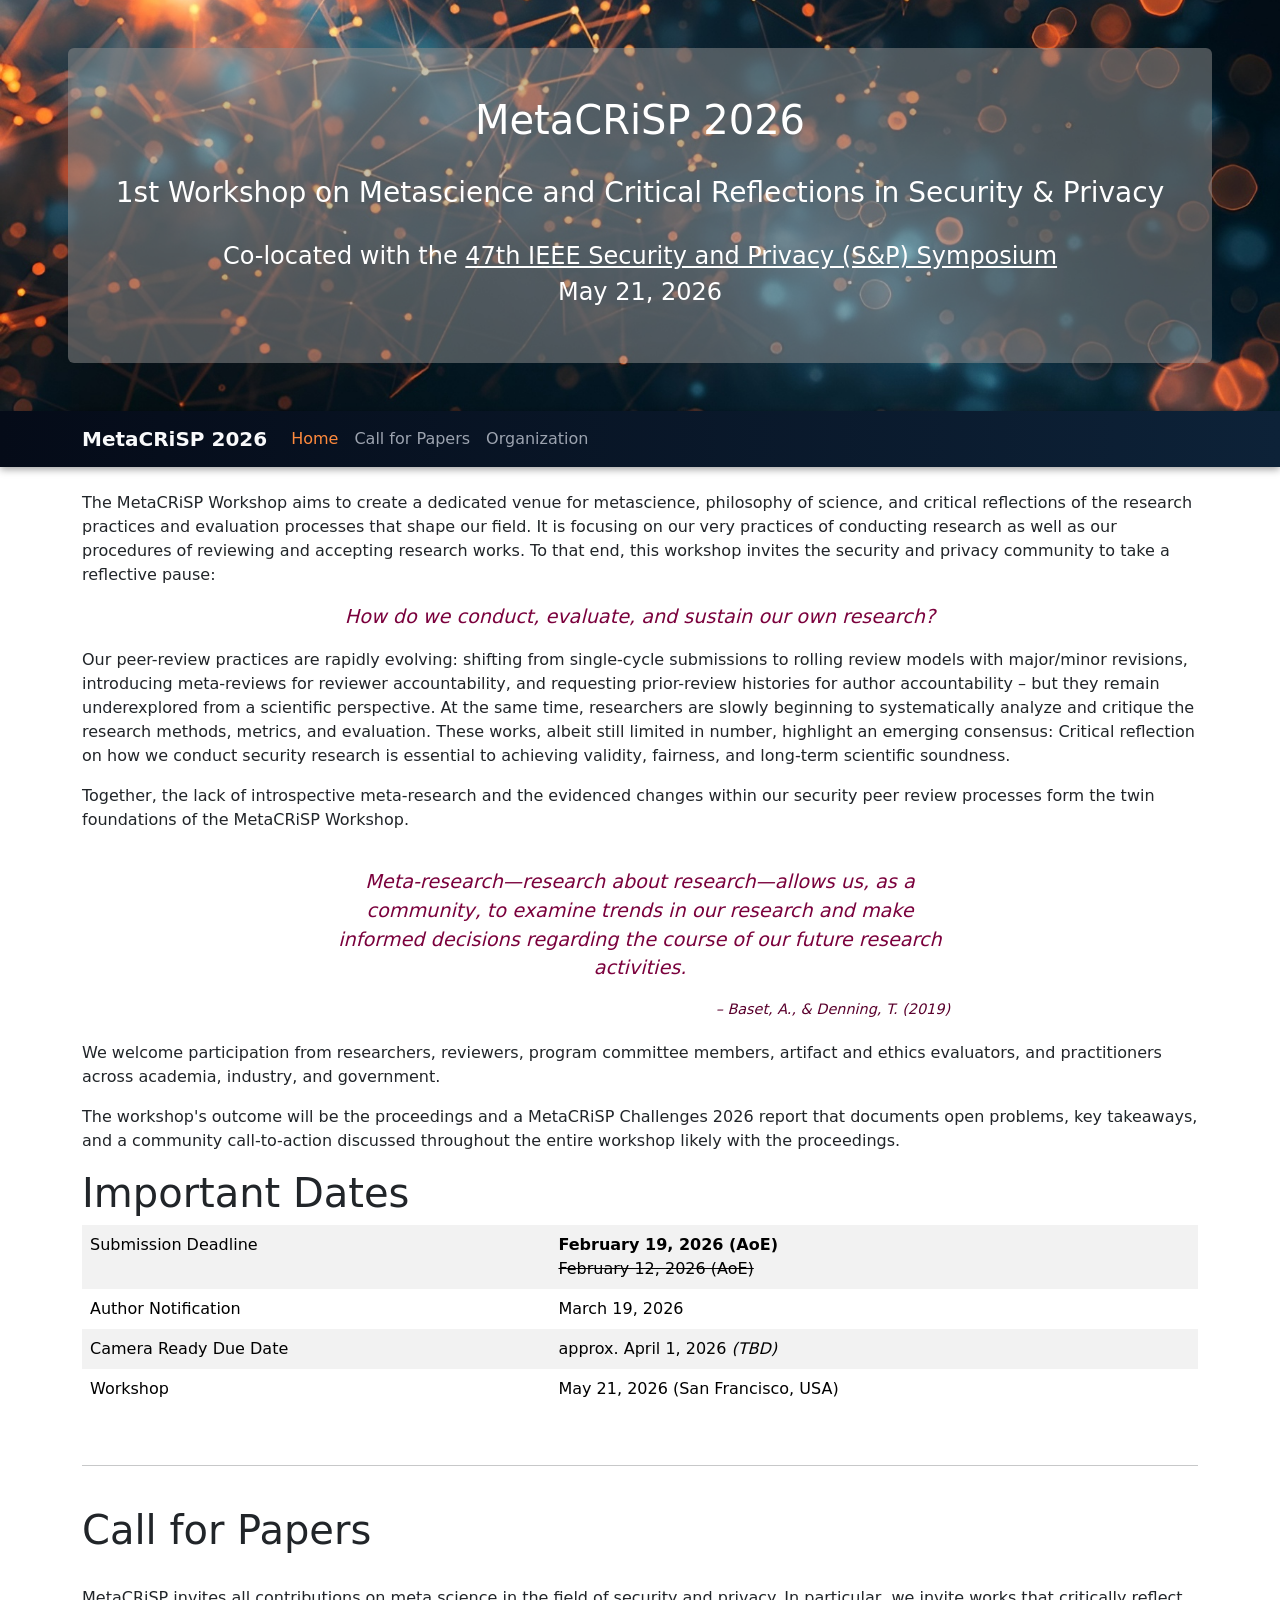
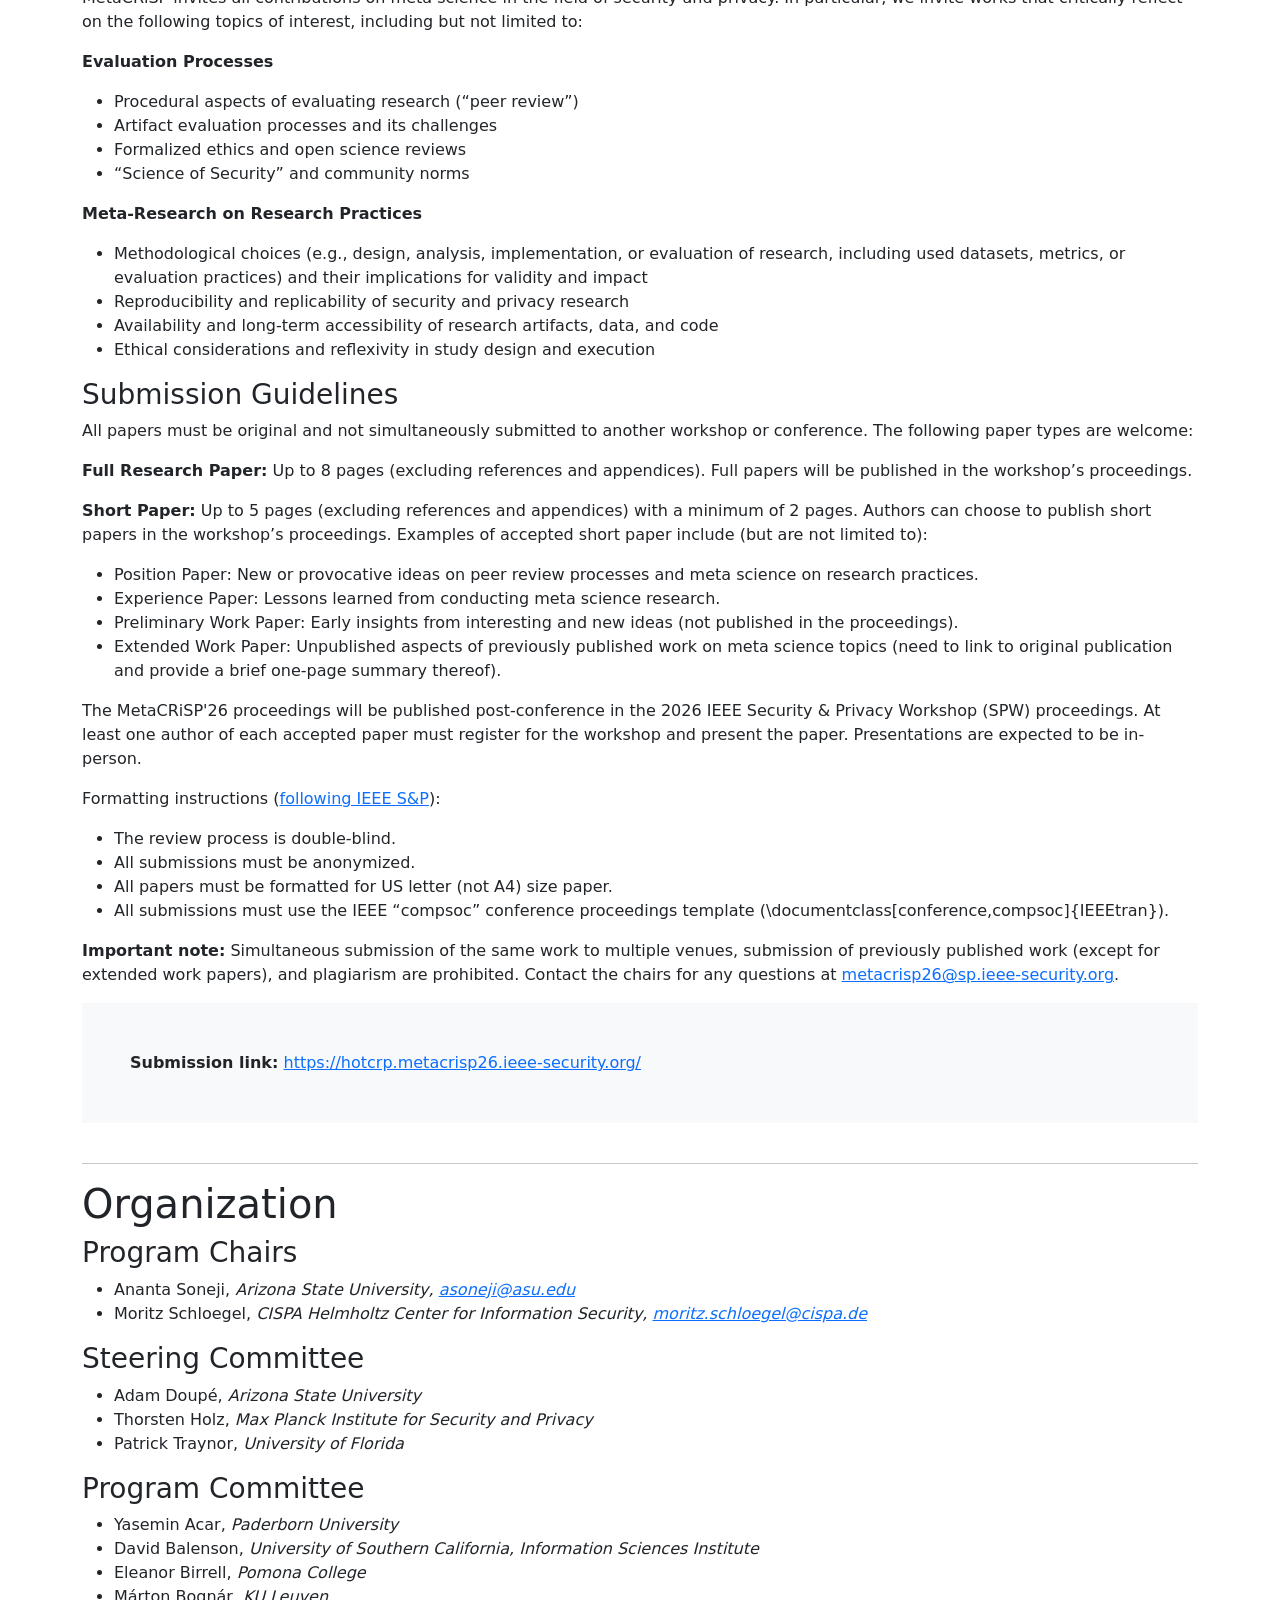
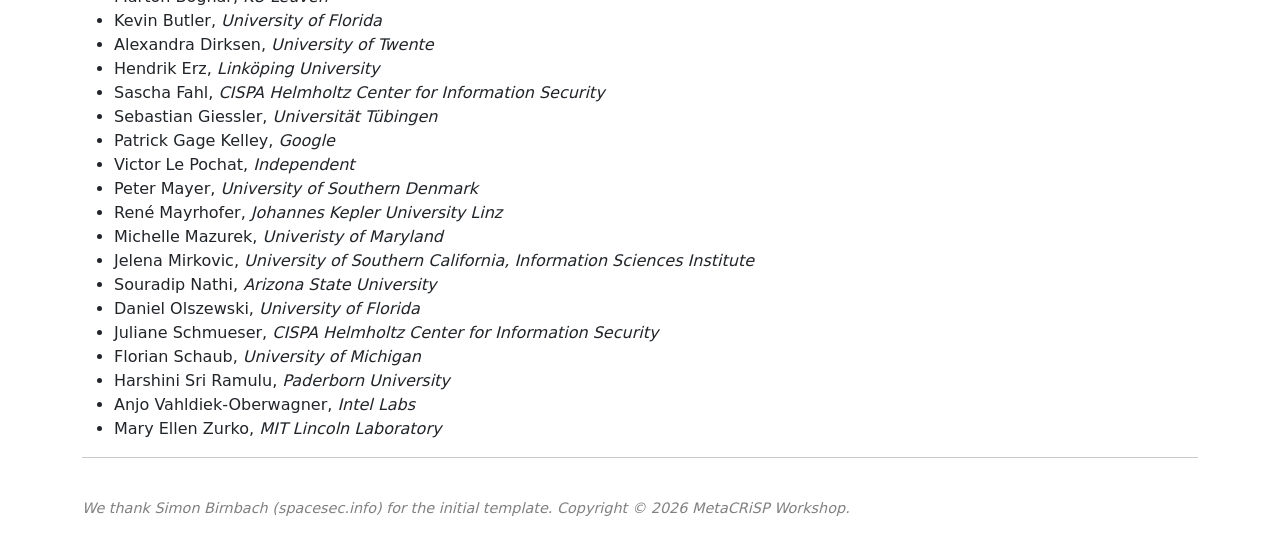
==== index.html @ e315fe5b "PC updated" ====
<!DOCTYPE html>
<html lang="en">
<head>
    <title>MetaCRiSP 2026</title>
    <meta charset="utf-8">
    <meta name="viewport" content="width=device-width, initial-scale=1">
    <style type="text/css">
        /* Default background image for larger screens */

        @media all and (min-width: 767px) {
            .bg-image {
                background-image: url('assets/bg-blue-orange.jpg');
                background-position: center;
                background-size: cover;     /* changed */
                background-repeat: no-repeat;
                
                min-height: 400px; 
                width: 100%;
                display: flex;
                justify-content: center;
                align-items: center;
            }
        }
        /* Smaller screens (phones) */
        @media all and (max-width: 767px) {
            .bg-image {background-image:url('assets/bg-blue-orange.jpg'); background-position: center; background-size: cover; background-repeat: no-repeat; min-height: 400px; display: flex; justify-content: center; align-items: center;}
        }

        :root {
            --mc-bg-dark:   #050b18;  /* deep navy */
            --mc-bg-soft:   #0d1726;  /* softer navy */
            --mc-primary:   #ff8a3d;  /* glowing orange */
            --mc-primary-soft: #ffb26b;
            --mc-accent:    #4dd0ff;  /* blue/cyan accent dots */
            --mc-text:      #f9fafb;  /* near-white text */
            --mc-muted:     #9ca3af;  /* muted gray text */
        }

        .mc-navbar {
            background: linear-gradient(90deg, var(--mc-bg-dark), #0d2238);
            box-shadow: 0 2px 8px rgba(0, 0, 0, 0.4);
        }

        .mc-navbar .navbar-brand {
            color: var(--mc-text) !important;
            font-weight: 600;
        }

        .mc-navbar .nav-link {
            color: var(--mc-muted) !important;
        }

        .mc-navbar .nav-link.active,
        .mc-navbar .nav-link:hover {
            color: var(--mc-primary) !important;
        }

    </style>
    <link href="https://cdn.jsdelivr.net/npm/bootstrap@5.3.0/dist/css/bootstrap.min.css" rel="stylesheet">
        <script src="https://cdn.jsdelivr.net/npm/bootstrap@5.3.0/dist/js/bootstrap.bundle.min.js"></script>
    <link rel="icon" href="assets/favicon.ico" type="image/x-icon">
    <link rel="apple-touch-icon" href="assets/apple-touch-icon.png">
 
    </head>
    
    <body>
        
        
        
        <div class="p-5 text-white bg-image">
            <div style="background-color: rgba(146, 146, 146, 0.5); text-align: center;" class="p-5 rounded">
                <h1>MetaCRiSP 2026</h1><br>
                <h3>1st Workshop on Metascience and Critical Reflections in Security & Privacy </h3></br>
                <h4>Co-located with the <a class="text-white" href="https://sp2026.ieee-security.org/">47th IEEE Security and Privacy (S&P) Symposium</a></h4>
                <h4>May 21, 2026</h4>
            </div>
        </div>
        
        <nav class="navbar navbar-expand-sm navbar-dark mc-navbar">
            <div class="container">
              <a class="navbar-brand" href="index.html">MetaCRiSP 2026</a>
                <button class="navbar-toggler" type="button" data-bs-toggle="collapse" data-bs-target="#navbar">
                    <span class="navbar-toggler-icon"></span>
                </button>
                <div class="collapse navbar-collapse" id="navbar">
                    <ul class="navbar-nav">
                        <li class="nav-item">
                            <a class="nav-link active" href="#">Home</a>
                        </li>
                        <!-- <li class="nav-item">
                            <a class="nav-link" href="program.html#program">Program</a>
                        </li> -->
                        <li class="nav-item">
                            <a class="nav-link" href="#cfp">Call for Papers</a>
                        </li>
                        <li class="nav-item">
                            <a class="nav-link" href="#committee">Organization</a>
                        </li>
                    </ul>
                </div>
            </div>
        </nav>
        <script>
            // Add JavaScript to close the collapse menu using Bootstrap animation
            var navLinks = document.querySelectorAll('.navbar-nav .nav-link');
            var navbarToggler = document.querySelector('.navbar-toggler');
        
            navLinks.forEach(function (link) {
                link.addEventListener('click', function () {
                    if (navbarToggler.classList.contains('collapsed')) {
                        // Menu is already closed
                        return;
                    }
                    navbarToggler.click(); // Trigger click event to close the menu
                });
            });
        </script>
        <div class="container mt-4">
            <p>The MetaCRiSP Workshop aims to create a dedicated venue for metascience, philosophy of science, and critical reflections of the research practices and evaluation processes that shape our field. 
            It is focusing on our very practices of conducting research as well as our procedures of reviewing and accepting research works.
            To that end, this workshop invites the security and privacy community to take a reflective pause:</p>
            
    
            <p style="text-align: center; font-size:1.2rem; color:#7a003c;"><i>How do we conduct, evaluate, and sustain our own research?</i></p>
           
            

<p>Our peer-review practices are rapidly evolving: shifting from single-cycle submissions to rolling review models with major/minor revisions, introducing meta-reviews for reviewer accountability, and requesting prior-review histories for author accountability – but they remain underexplored from a scientific perspective. At the same time, researchers are slowly beginning to systematically analyze and critique the research methods, metrics, and evaluation. These works, albeit still limited in number, highlight an emerging consensus: Critical reflection on how we conduct security research is essential to achieving validity, fairness, and long-term scientific soundness. </p>
<p>Together, the lack of introspective meta-research and the evidenced changes within our security peer review processes form the twin foundations of the MetaCRiSP Workshop. </p>

<blockquote class="text-center",
                        style="
                            color:#7a003c; 
                            font-size:1.2rem; 
                            font-style:italic; 
                            padding:20px 40px; 
                            max-width:700px; 
                            margin:0 auto;
                        ">
                <p>Meta-research—research about research—allows us, as a community, to examine trends in our research and make informed decisions regarding the course of our future research activities.</p>
                <footer class="text-end" style="font-size:0.9rem; color:#5a002d;">– Baset, A., & Denning, T. (2019)</footer>
                <!-- <footer class="mc-quote-footer">– Baset, A., &amp; Denning, T. (2019)</footer> -->
            </blockquote>

<p>We welcome participation from researchers, reviewers, program committee members, artifact and ethics evaluators, and practitioners across academia, industry, and government. </p>
<p>The workshop's outcome will be the proceedings and a MetaCRiSP Challenges 2026 report that documents open problems, key takeaways, and a community call-to-action discussed throughout the entire workshop likely with the proceedings.</p>
            
            <h1>Important Dates</h1>
            
            <table class="table table-striped table-borderless">
                <tbody>
                    <tr>
                        <td>Submission Deadline</td>
			<td><strong>February 19, 2026 (AoE)</strong>
				</br><s>February 12, 2026 (AoE)</s> 
                    </tr>
                    <tr>
                        <td>Author Notification</td>
                        <td>March 19, 2026</td>
                    </tr>
                    <tr>
                        <td>Camera Ready Due Date</td>
                        <td>approx. April 1, 2026 <i>(TBD)</i></td>
                    </tr>
                    <tr>
                        <td>Workshop</td>
                        <td>May 21, 2026 (San Francisco, USA)</td>
                    </tr>
                </tbody>
            </table>


            <br>
            <hr>
            <br>

           
            <!-- This helps us to make sure the heading is not hidden under the navbar -->
            <h1 id="cfp" style="scroll-margin-top: 70px">Call for Papers</h1><br>
            <!-- <h1 id="cfp">Call for Papers</h1> -->
            <p>MetaCRiSP invites all contributions on meta science in the field of security and privacy. In particular, we invite works that critically reflect on the following topics of interest, including but not limited to:</p>
                    <p><strong>Evaluation Processes</strong></p>
                    <ul>
                        <li>Procedural aspects of evaluating research (“peer review”)</li>
                        <li>Artifact evaluation processes and its challenges </li>
                        <li>Formalized ethics and open science reviews</li>
                        <li>“Science of Security” and community norms</li>
                    </ul>

                    <p><strong>Meta-Research on Research Practices</strong></p>
                    <ul>
                        <li>Methodological choices (e.g., design, analysis, implementation, or evaluation of research, including used datasets, metrics, or evaluation practices) and their implications for validity and impact</li>
                        <li>Reproducibility and replicability of security and privacy research</li>
                        <li>Availability and long-term accessibility of research artifacts, data, and code</li>
                        <li>Ethical considerations and reflexivity in study design and execution</li>
                    </ul>
            
            <h3>Submission Guidelines</h3>
            <p>All papers must be original and not simultaneously submitted to another workshop or conference. The following paper types are welcome:</p>

            <p><strong>Full Research Paper:</strong> Up to 8 pages (excluding references and appendices). Full papers will be published in the workshop’s proceedings.</p>

            <p><strong>Short Paper:</strong> Up to 5 pages (excluding references and appendices) with a minimum of 2 pages. Authors can choose to publish short papers in the workshop’s proceedings. Examples of accepted short paper include (but are not limited to): <!--<i>position papers, experience papers, preliminary work papers (not published as part of the proceedings), or extended work papers (need to link to original publication and provide a brief one-page summary thereof)</i></p>-->
            
            <ul>
                <li>Position Paper: New or provocative ideas on peer review processes and meta science on research practices.</li>
                <li>Experience Paper: Lessons learned from conducting meta science research.</li>
                <li>Preliminary Work Paper: Early insights from interesting and new ideas (not published in the proceedings).</li>
                <li>Extended Work Paper: Unpublished aspects of previously published work on meta science topics (need to link to original publication and provide a brief one-page summary thereof).</li> 
            </ul>
            
            <p>The MetaCRiSP'26 proceedings will be published post-conference in the 2026 IEEE Security & Privacy Workshop (SPW) proceedings. At least one author of each accepted paper must register for the workshop and present the paper. Presentations are expected to be in-person.</p>

            <p>Formatting instructions (<a href="https://sp2026.ieee-security.org/cfpapers.html">following IEEE S&P</a>): </p>
            <ul>
                <li>The review process is double-blind. </li>
                <li>All submissions must be anonymized. </li>
                <li>All papers must be formatted for US letter (not A4) size paper. </li>
                <li>All submissions must use the IEEE “compsoc” conference proceedings template (\documentclass[conference,compsoc]{IEEEtran}).</li>
            </ul>

            <p><strong>Important note:</strong> Simultaneous submission of the same work to multiple venues, submission of previously published work (except for extended work papers), and plagiarism are prohibited. Contact the chairs for any questions at <a href="mailto:metacrisp26@sp.ieee-security.org">metacrisp26@sp.ieee-security.org</a>.</p>

            <div class="container p-5 bg-light">
                <strong>Submission link:</strong> <a href="https://hotcrp.metacrisp26.ieee-security.org/">https://hotcrp.metacrisp26.ieee-security.org/</a>
            </div>
            
            <br>
            

            <hr>
            
            <!-- This helps us to make sure the heading is not hidden under the navbar -->
            <h1 id="committee" style="scroll-margin-top: 70px">Organization</h1>

            <h3>Program Chairs</h3>
            <ul>
                <li>Ananta Soneji, <i>Arizona State University, <a href="mailto:asoneji@asu.edu">asoneji@asu.edu</a></i></li>
                <li>Moritz Schloegel, <i>CISPA Helmholtz Center for Information Security, <a href="mailto:moritz.schloegel@cispa.de">moritz.schloegel@cispa.de</a></i></li>
            </ul>
                
            <h3>Steering Committee</h3>
            <ul>
                <li>Adam Doupé, <i>Arizona State University</i></li>
                <li>Thorsten Holz, <i>Max Planck Institute for Security and Privacy</i></li>
                <li>Patrick Traynor, <i>University of Florida</i></li>
            </ul>

            <h3>Program Committee</h3>
                    <ul>
                        <li>Yasemin Acar, <i>Paderborn University</i></li>
                        <li>David Balenson, <i>University of Southern California, Information Sciences Institute</i></li>
                        <li>Eleanor Birrell, <i>Pomona College</i></li>
                        <li>Márton Bognár, <i>KU Leuven</i></li>
                        <li>Kevin Butler, <i>University of Florida</i></li>
                        <li>Alexandra Dirksen, <i>University of Twente</i></li>
                        <li>Hendrik Erz, <i>Linköping University</i></li>
                        <li>Sascha Fahl, <i>CISPA Helmholtz Center for Information Security</i></li>
                        <li>Sebastian Giessler, <i>Universität Tübingen</i></li>
                        <li>Patrick Gage Kelley, <i>Google</i></li>
                        <li>Victor Le Pochat, <i>Independent</i></li>
                        <li>Peter Mayer, <i>University of Southern Denmark</i></li>
                        <li>René Mayrhofer, <i>Johannes Kepler University Linz</i></li>
                        <li>Michelle Mazurek, <i>Univeristy of Maryland</i></li>
                        <li>Jelena Mirkovic, <i>University of Southern California, Information Sciences Institute</i></li>
						<li>Souradip Nathi, <i>Arizona State University</i></li>
                        <li>Daniel Olszewski, <i>University of Florida</i></li>
                        <li>Juliane Schmueser, <i>CISPA Helmholtz Center for Information Security</i></li>
                        <li>Florian Schaub, <i>University of Michigan</i></li>
                        <li>Harshini Sri Ramulu, <i>Paderborn University</i></li>
                        <li>Anjo Vahldiek-Oberwagner, <i>Intel Labs</i></li>
                        <li>Mary Ellen Zurko, <i>MIT Lincoln Laboratory</i></li>
                    </ul>
           
        <hr>
        
            <br>

                <p style="color: grey; font-size: 0.9rem;"> <i> We thank Simon Birnbach (spacesec.info) for the initial template. Copyright &copy; 2026 MetaCRiSP Workshop. </i></p>

            <br>
        </div>

    </body>
    </html>
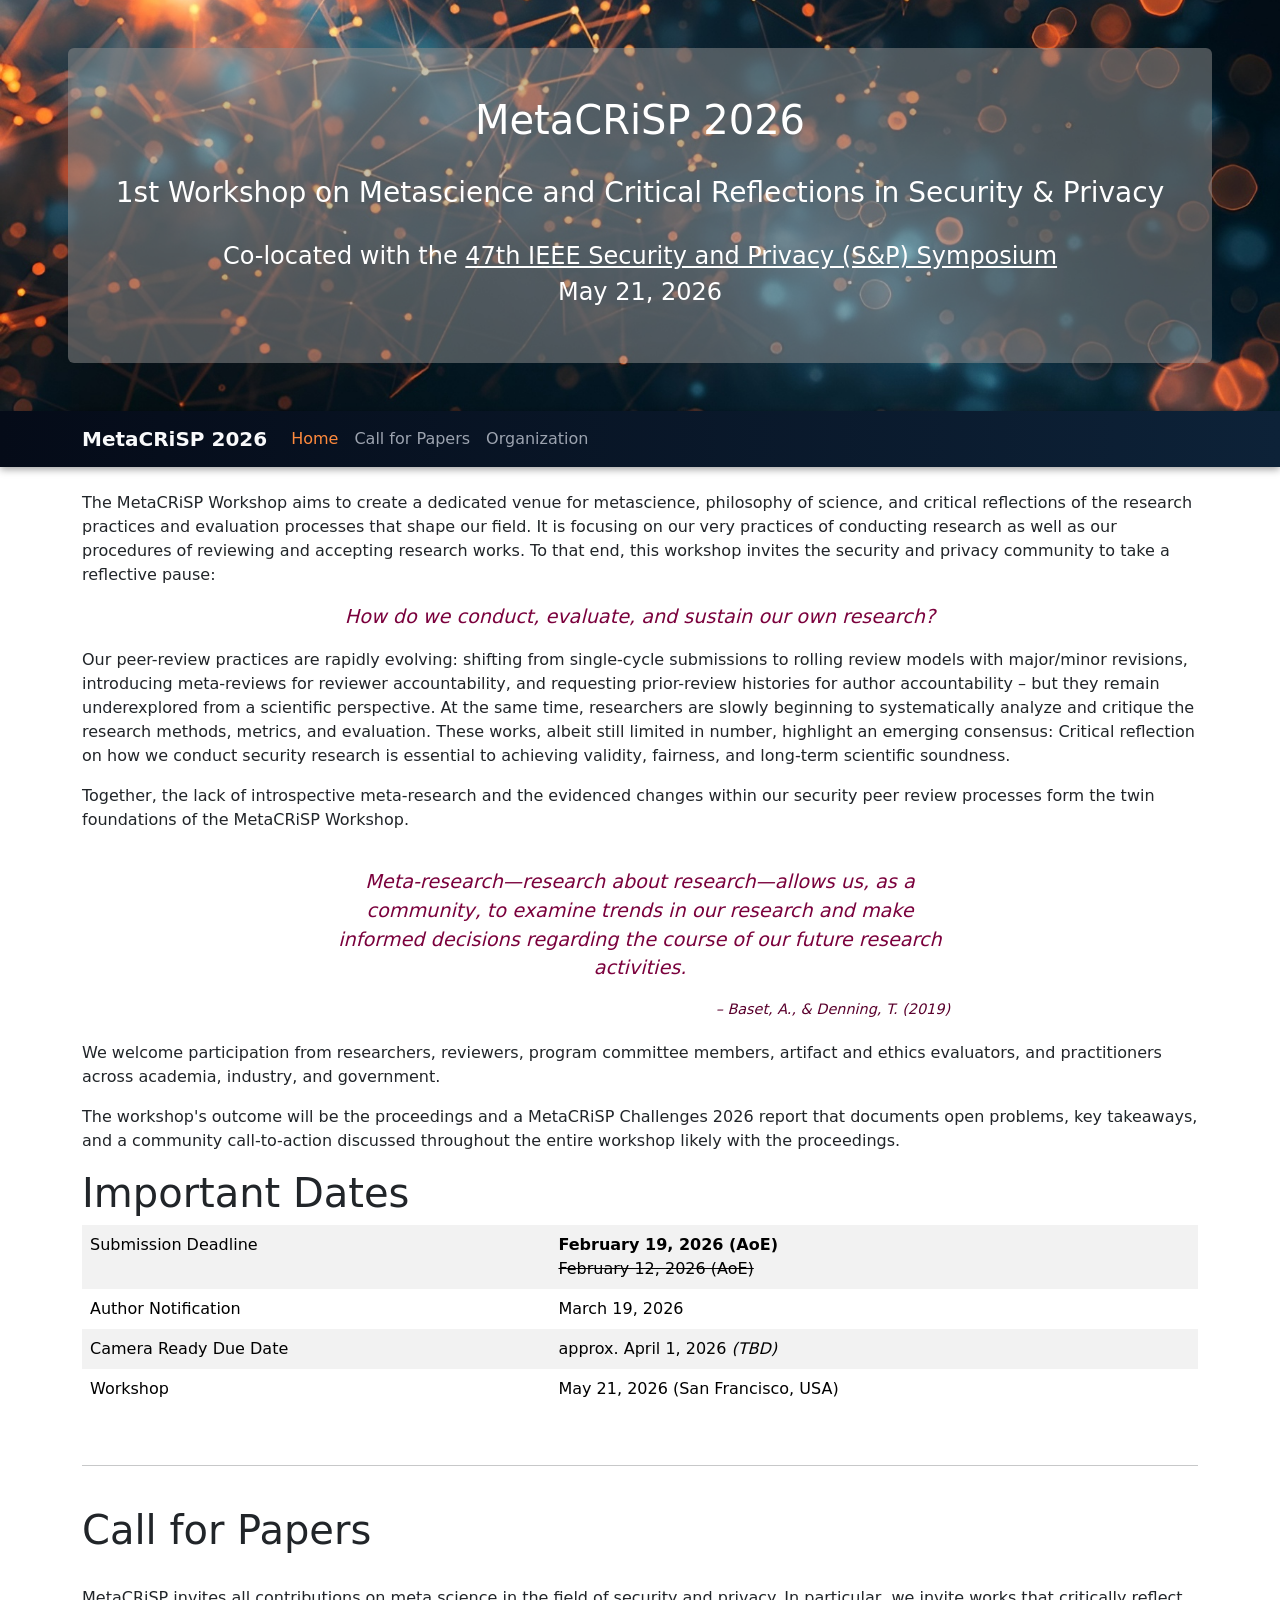
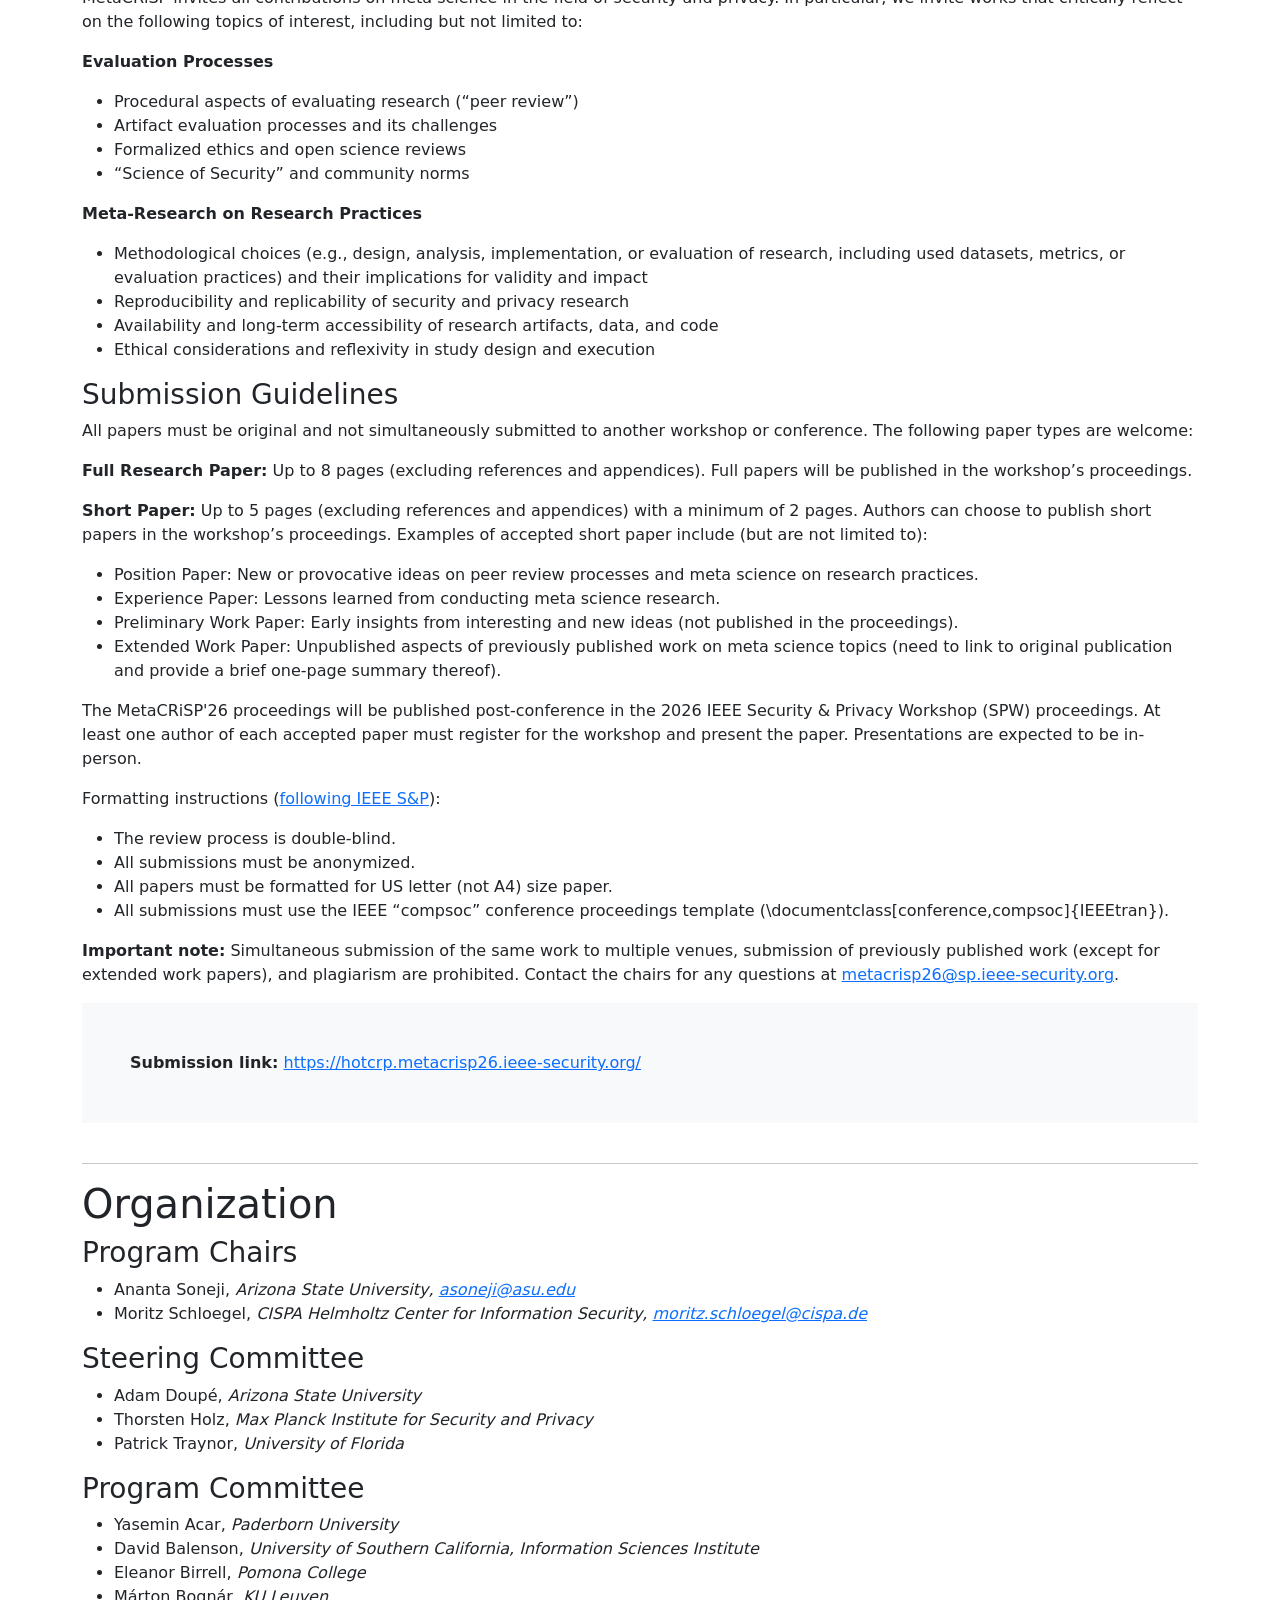
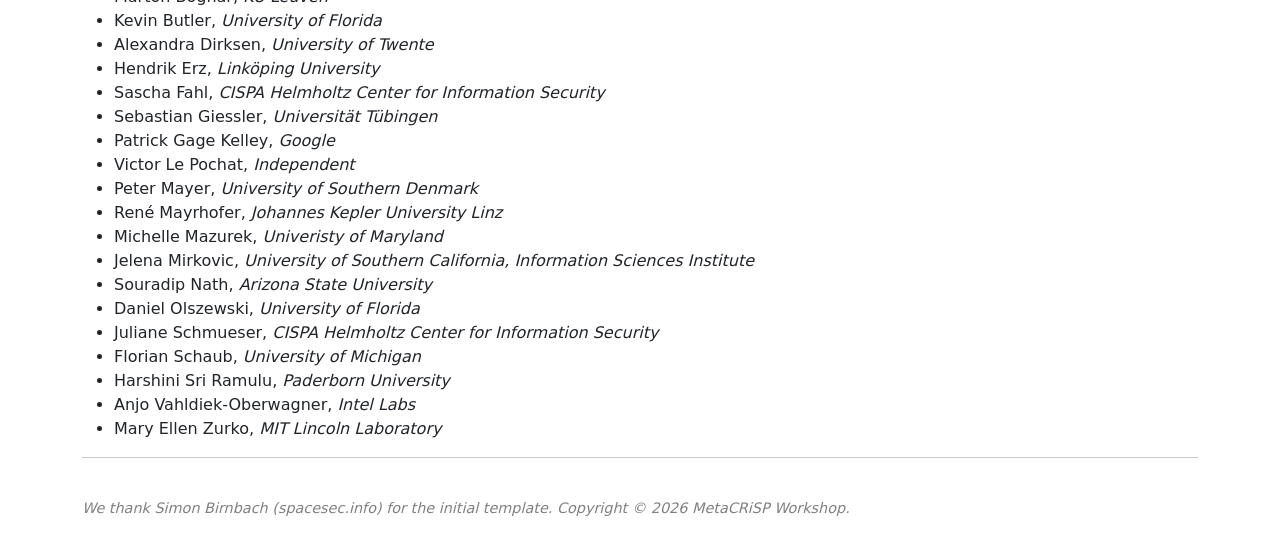
==== commit a1442332: "Update PC" ====
--- a/index.html
+++ b/index.html
@@ -263,7 +263,7 @@
                         <li>René Mayrhofer, <i>Johannes Kepler University Linz</i></li>
                         <li>Michelle Mazurek, <i>Univeristy of Maryland</i></li>
                         <li>Jelena Mirkovic, <i>University of Southern California, Information Sciences Institute</i></li>
-						<li>Souradip Nathi, <i>Arizona State University</i></li>
+						<li>Souradip Nath, <i>Arizona State University</i></li>
                         <li>Daniel Olszewski, <i>University of Florida</i></li>
                         <li>Juliane Schmueser, <i>CISPA Helmholtz Center for Information Security</i></li>
                         <li>Florian Schaub, <i>University of Michigan</i></li>
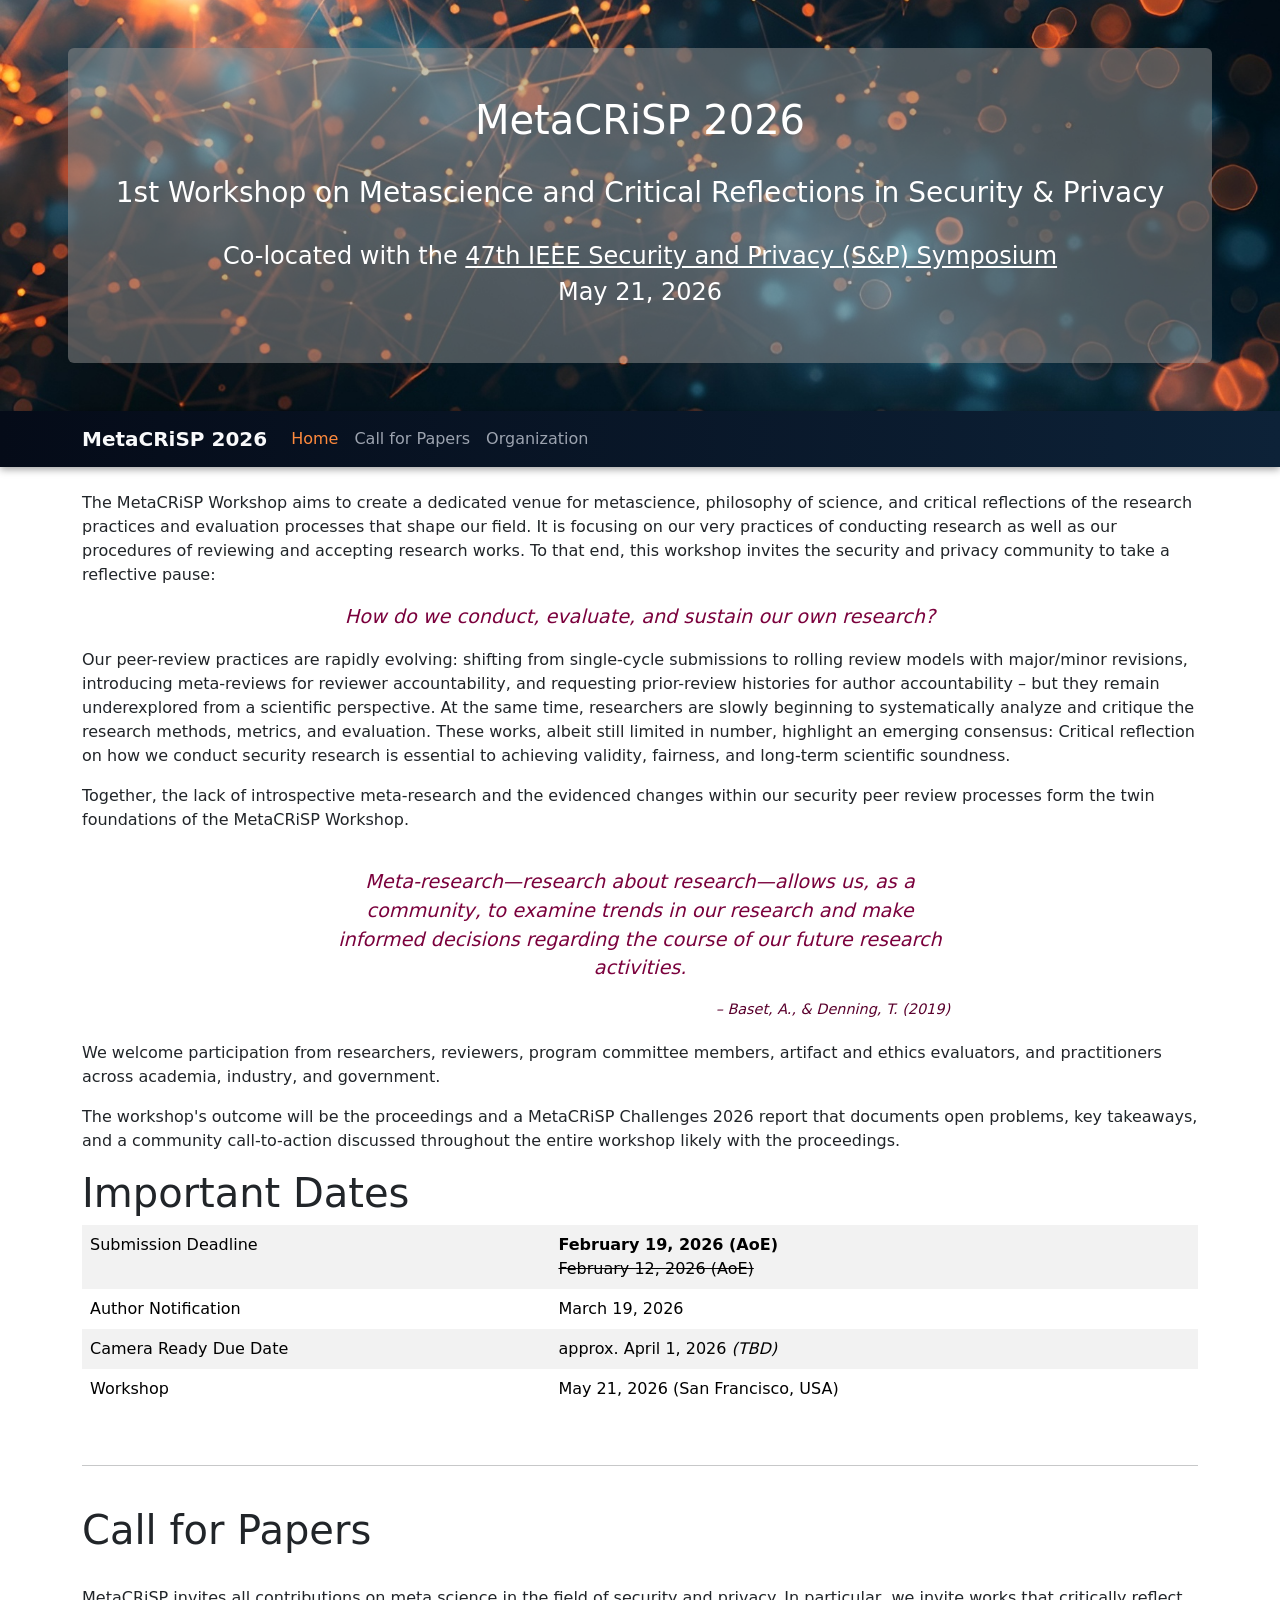
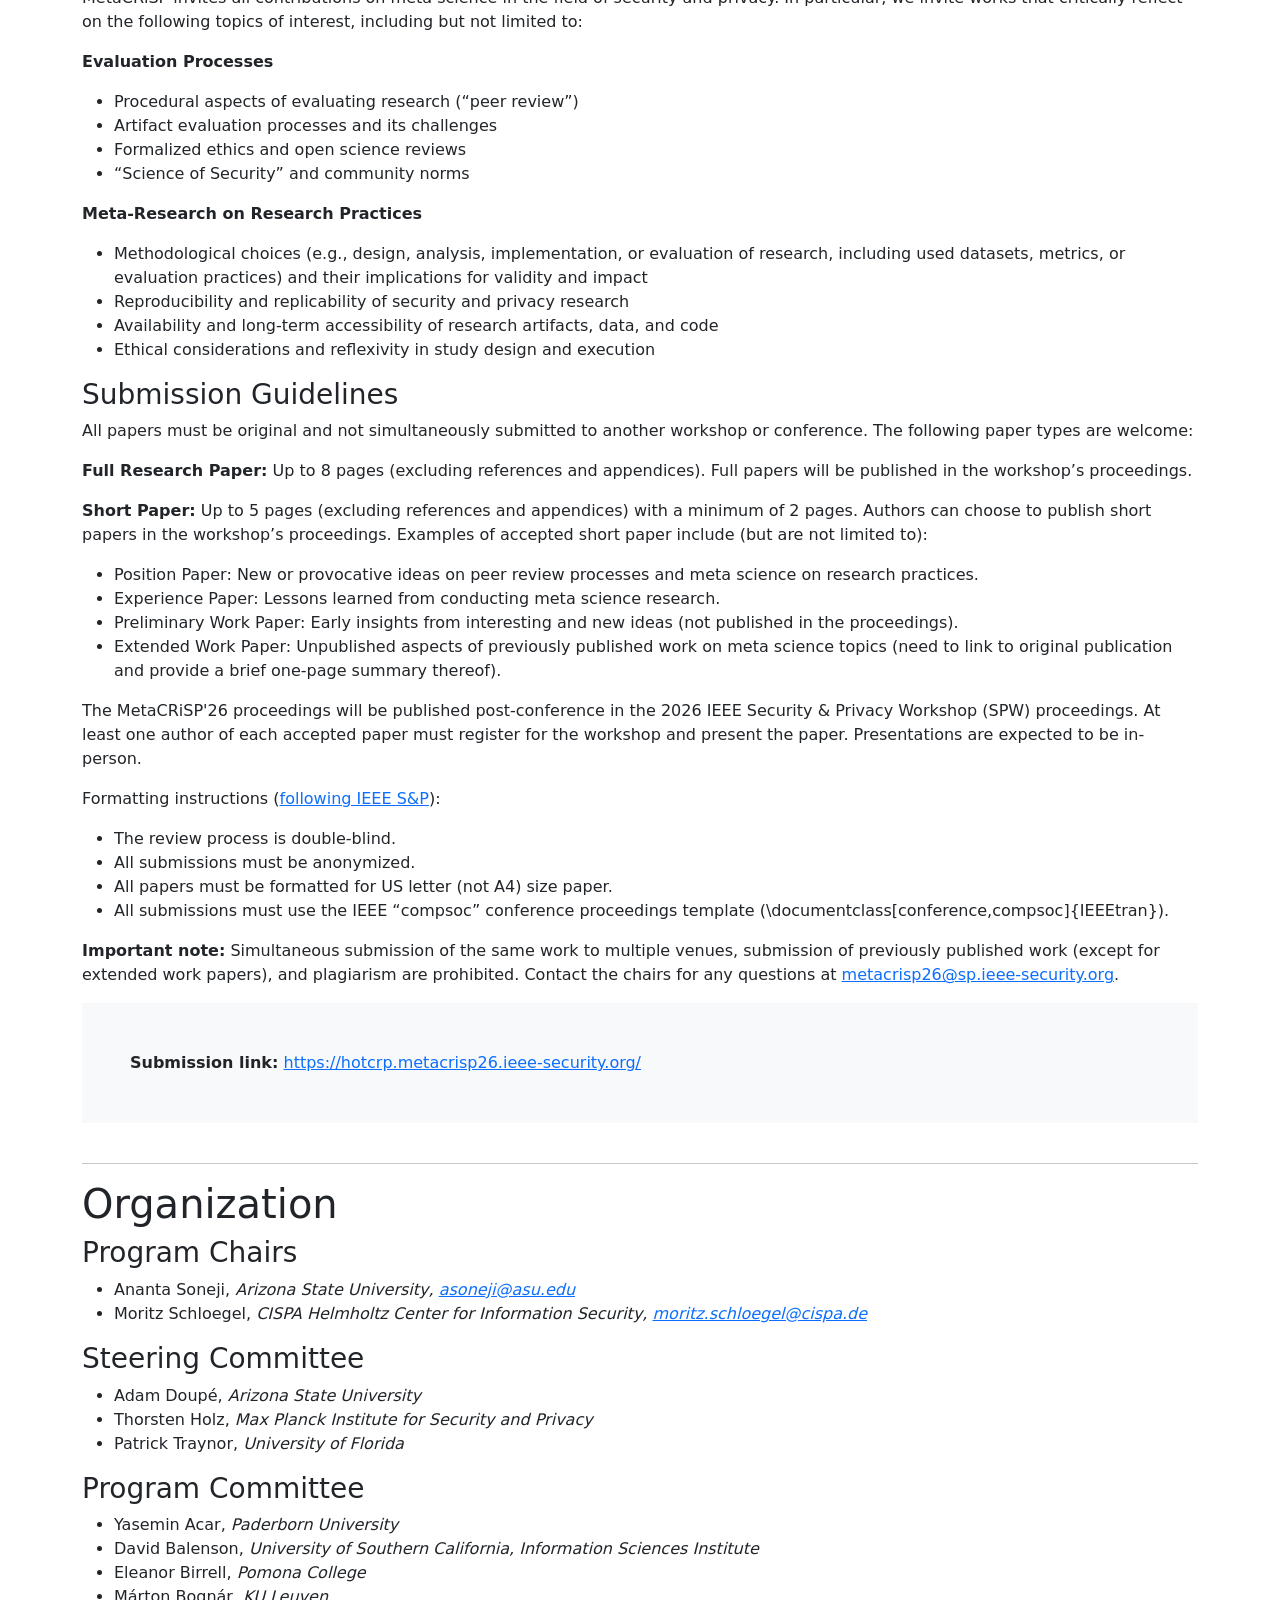
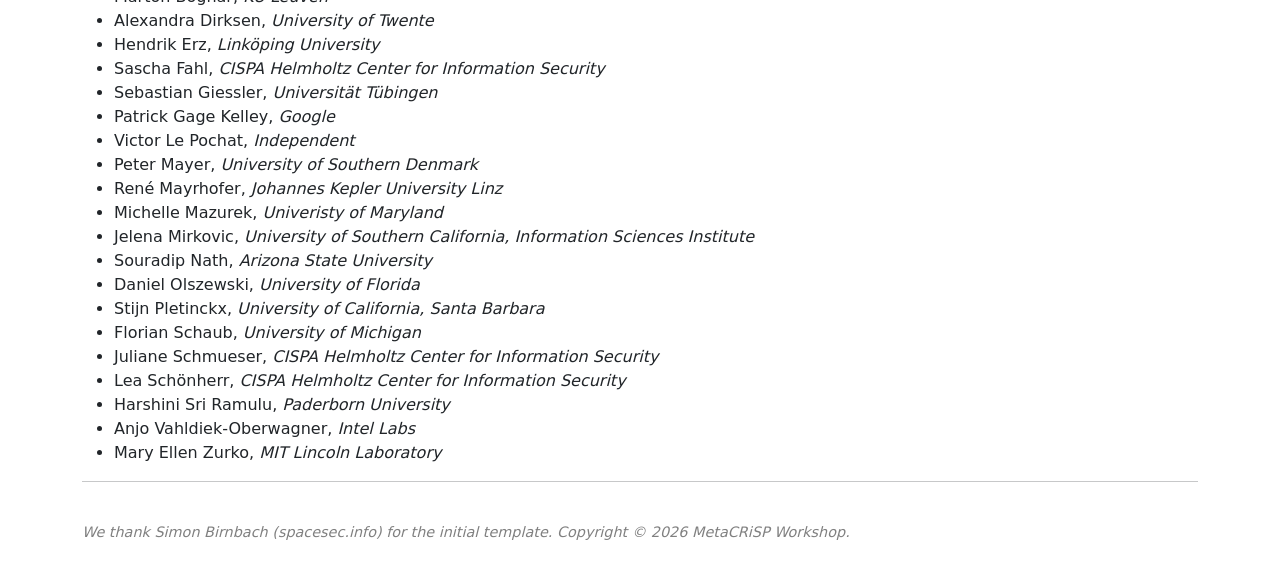
==== commit 4141a311: "Update index.html" ====
--- a/index.html
+++ b/index.html
@@ -252,7 +252,7 @@
                         <li>David Balenson, <i>University of Southern California, Information Sciences Institute</i></li>
                         <li>Eleanor Birrell, <i>Pomona College</i></li>
                         <li>Márton Bognár, <i>KU Leuven</i></li>
-                        <li>Kevin Butler, <i>University of Florida</i></li>
+                        <!-- <li>Kevin Butler, <i>University of Florida</i></li> -->
                         <li>Alexandra Dirksen, <i>University of Twente</i></li>
                         <li>Hendrik Erz, <i>Linköping University</i></li>
                         <li>Sascha Fahl, <i>CISPA Helmholtz Center for Information Security</i></li>
@@ -265,8 +265,10 @@
                         <li>Jelena Mirkovic, <i>University of Southern California, Information Sciences Institute</i></li>
 						<li>Souradip Nath, <i>Arizona State University</i></li>
                         <li>Daniel Olszewski, <i>University of Florida</i></li>
-                        <li>Juliane Schmueser, <i>CISPA Helmholtz Center for Information Security</i></li>
+						<li>Stijn Pletinckx, <i>University of California, Santa Barbara</i></li> 
                         <li>Florian Schaub, <i>University of Michigan</i></li>
+						<li>Juliane Schmueser, <i>CISPA Helmholtz Center for Information Security</i></li>
+						<li>Lea Schönherr, <i>CISPA Helmholtz Center for Information Security</i></li>
                         <li>Harshini Sri Ramulu, <i>Paderborn University</i></li>
                         <li>Anjo Vahldiek-Oberwagner, <i>Intel Labs</i></li>
                         <li>Mary Ellen Zurko, <i>MIT Lincoln Laboratory</i></li>
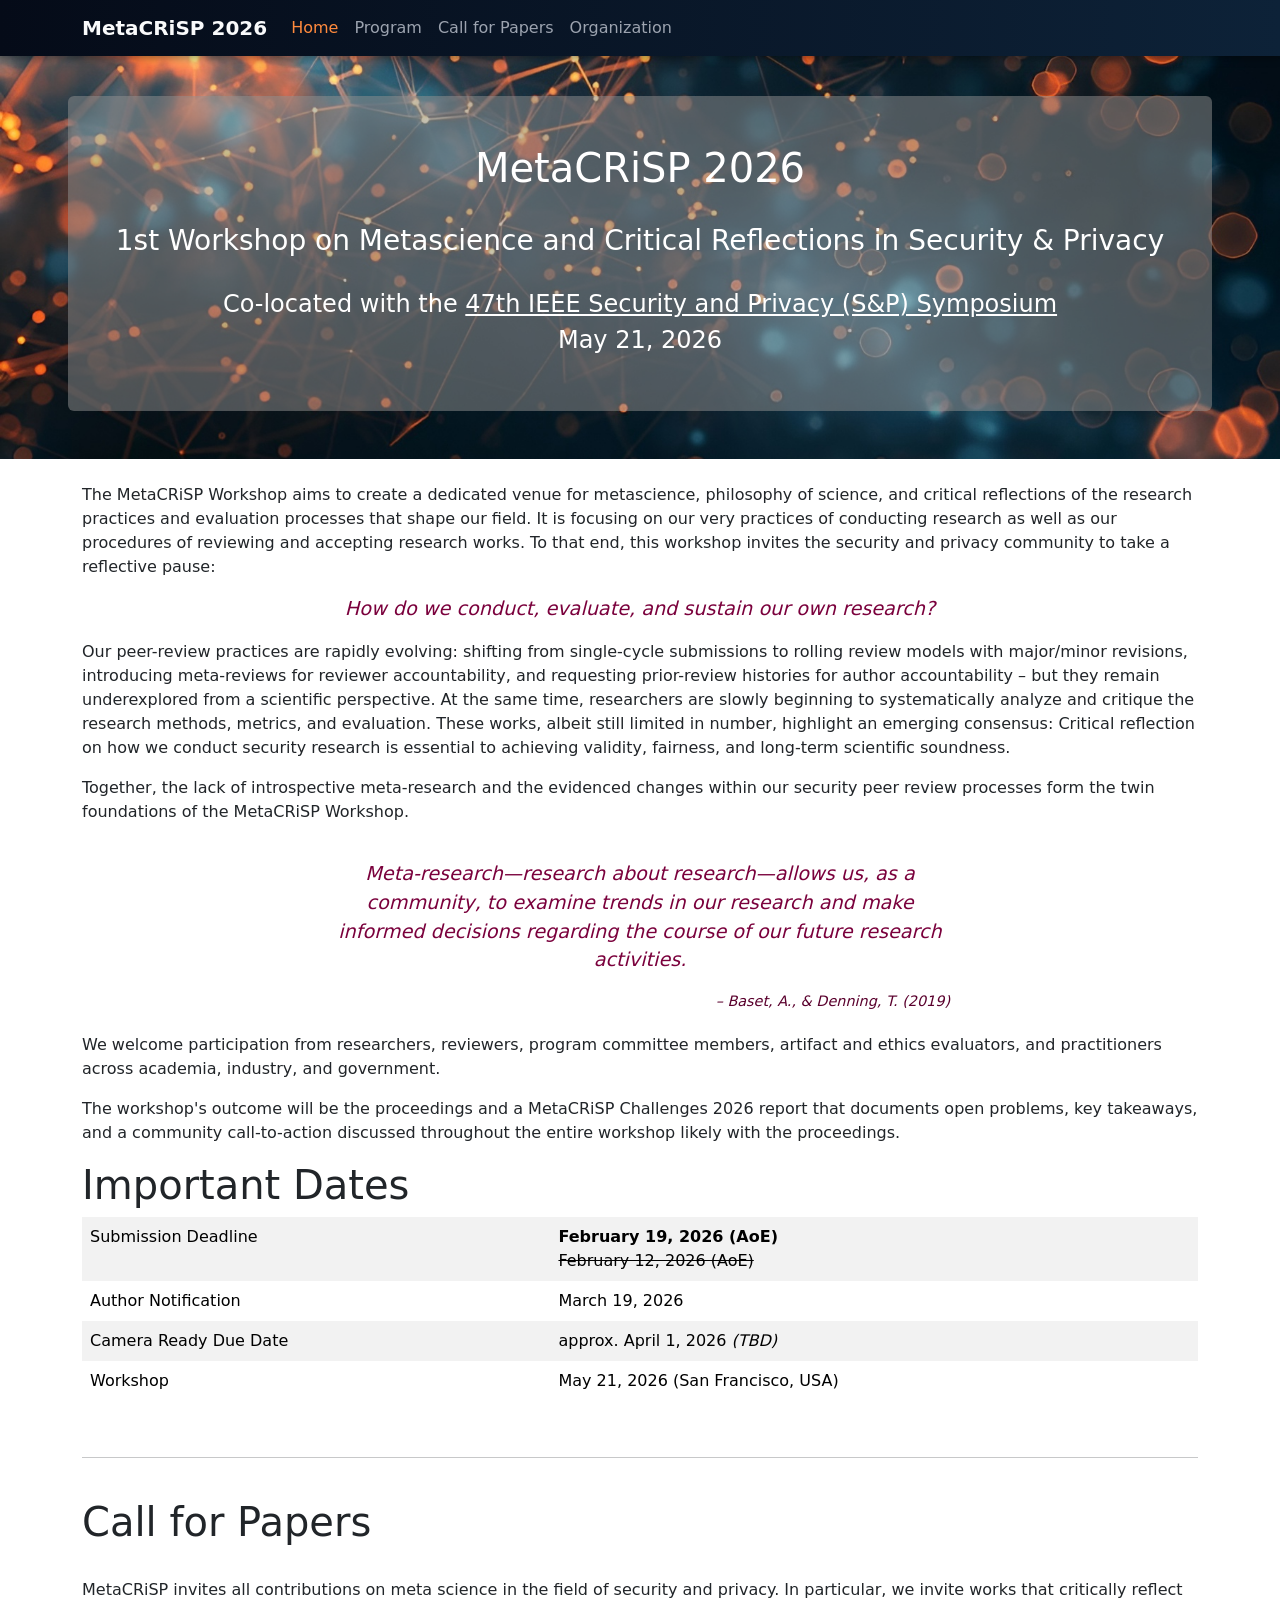
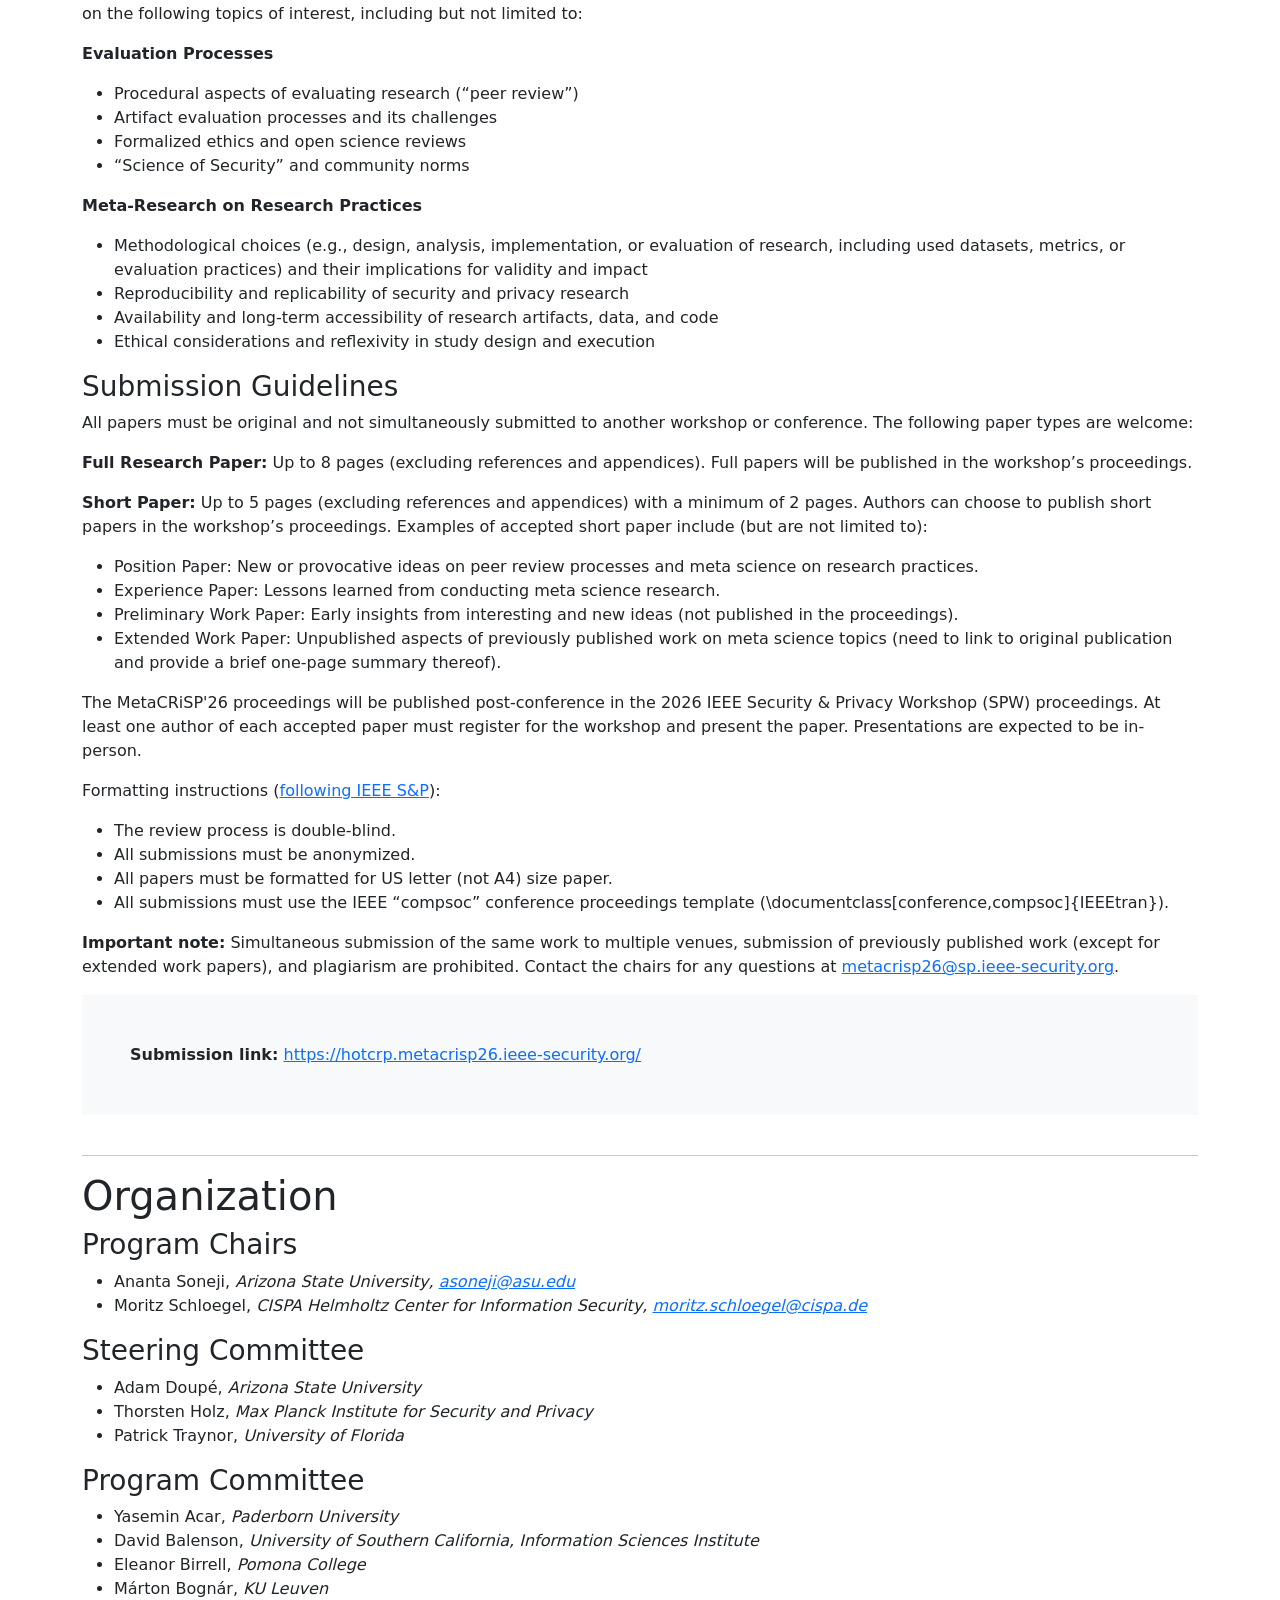
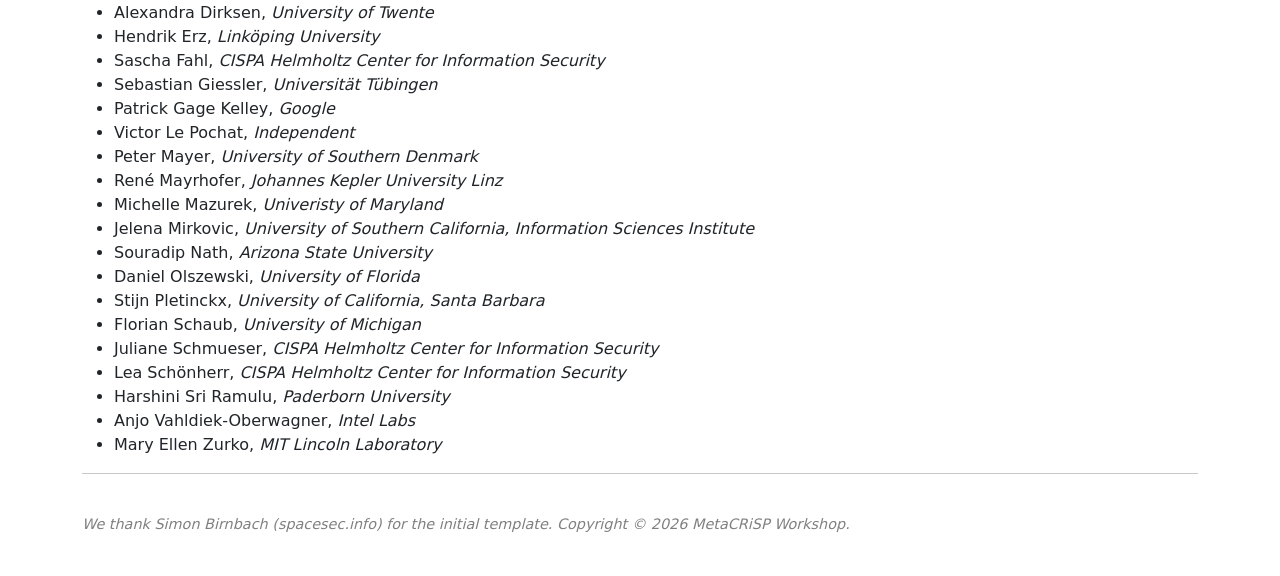
==== commit 960e4362: "add program" ====
--- a/index.html
+++ b/index.html
@@ -64,7 +64,8 @@
     </head>
     
     <body>
-        
+   
+        <br/><br/>
         
         
         <div class="p-5 text-white bg-image">
@@ -76,7 +77,7 @@
             </div>
         </div>
         
-        <nav class="navbar navbar-expand-sm navbar-dark mc-navbar">
+        <nav class="navbar navbar-expand-sm navbar-dark mc-navbar fixed-top">
             <div class="container">
               <a class="navbar-brand" href="index.html">MetaCRiSP 2026</a>
                 <button class="navbar-toggler" type="button" data-bs-toggle="collapse" data-bs-target="#navbar">
@@ -87,9 +88,9 @@
                         <li class="nav-item">
                             <a class="nav-link active" href="#">Home</a>
                         </li>
-                        <!-- <li class="nav-item">
+                        <li class="nav-item">
                             <a class="nav-link" href="program.html#program">Program</a>
-                        </li> -->
+                        </li>
                         <li class="nav-item">
                             <a class="nav-link" href="#cfp">Call for Papers</a>
                         </li>
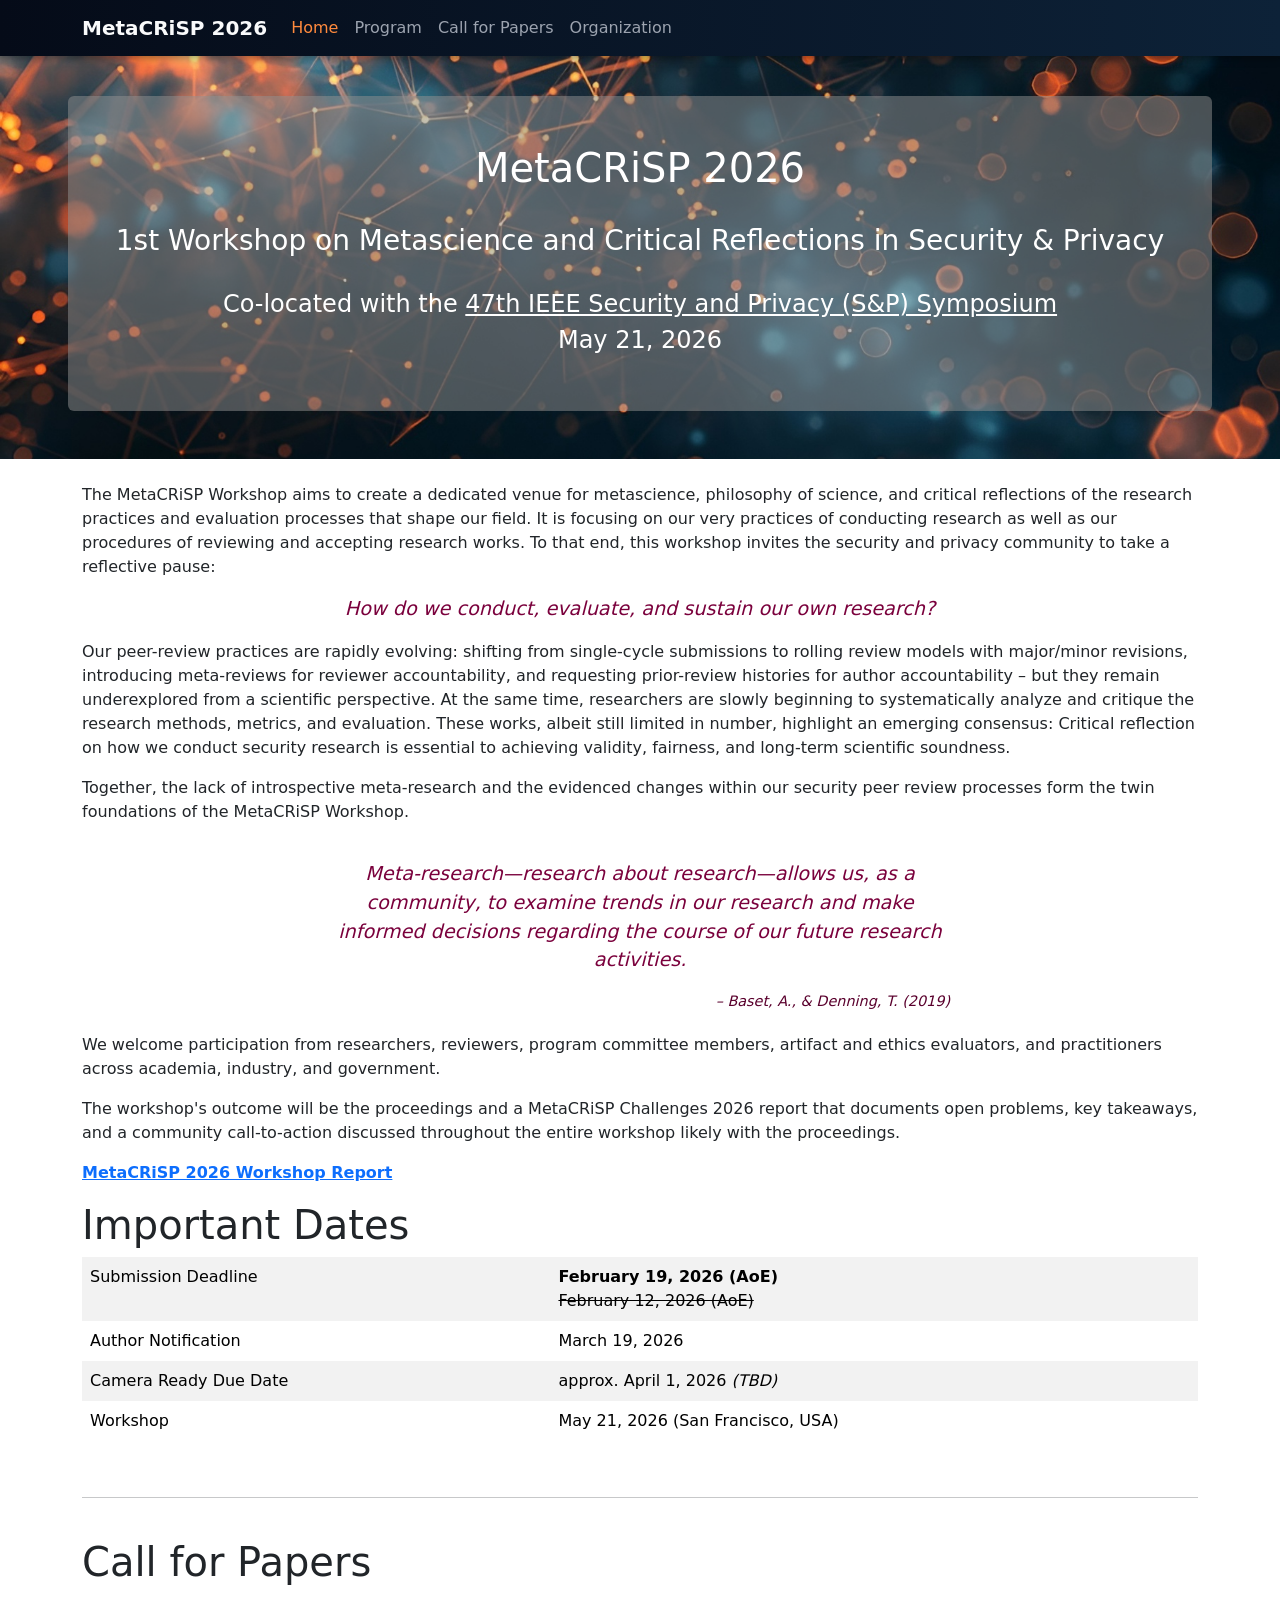
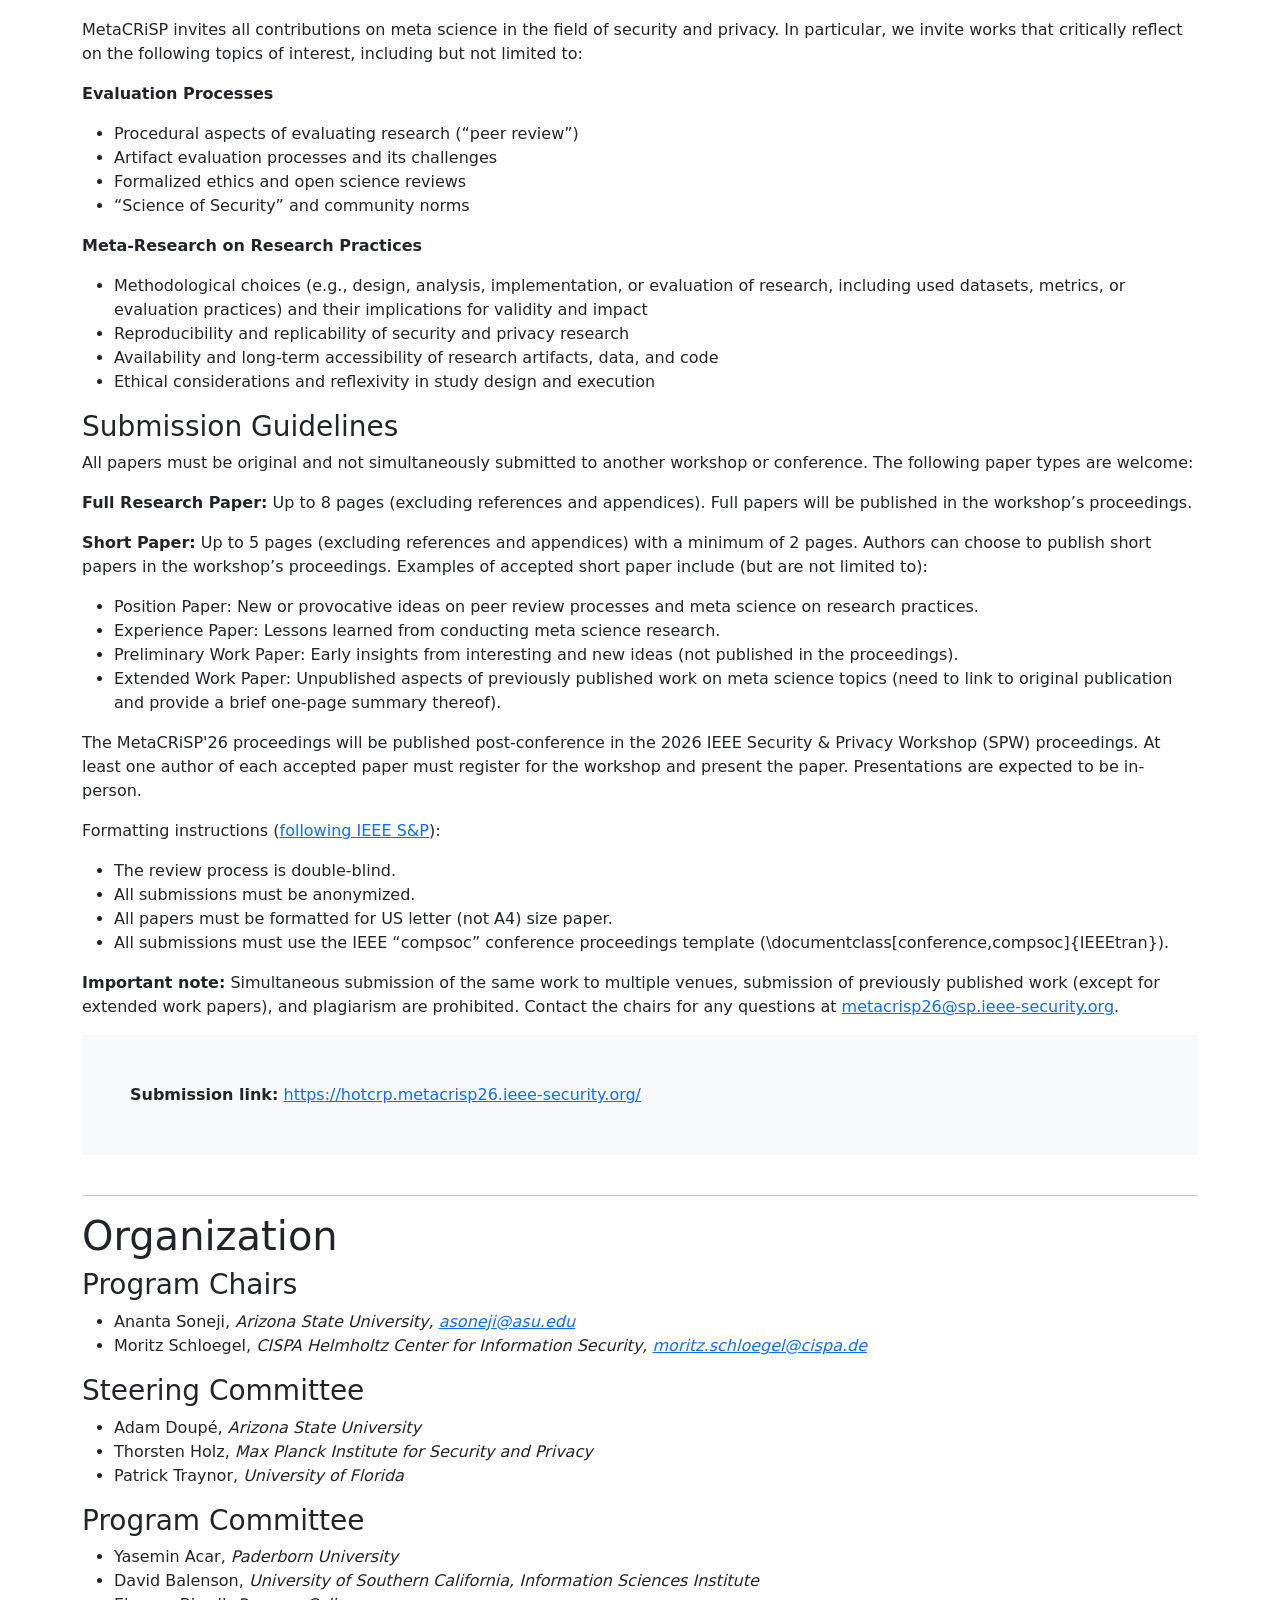
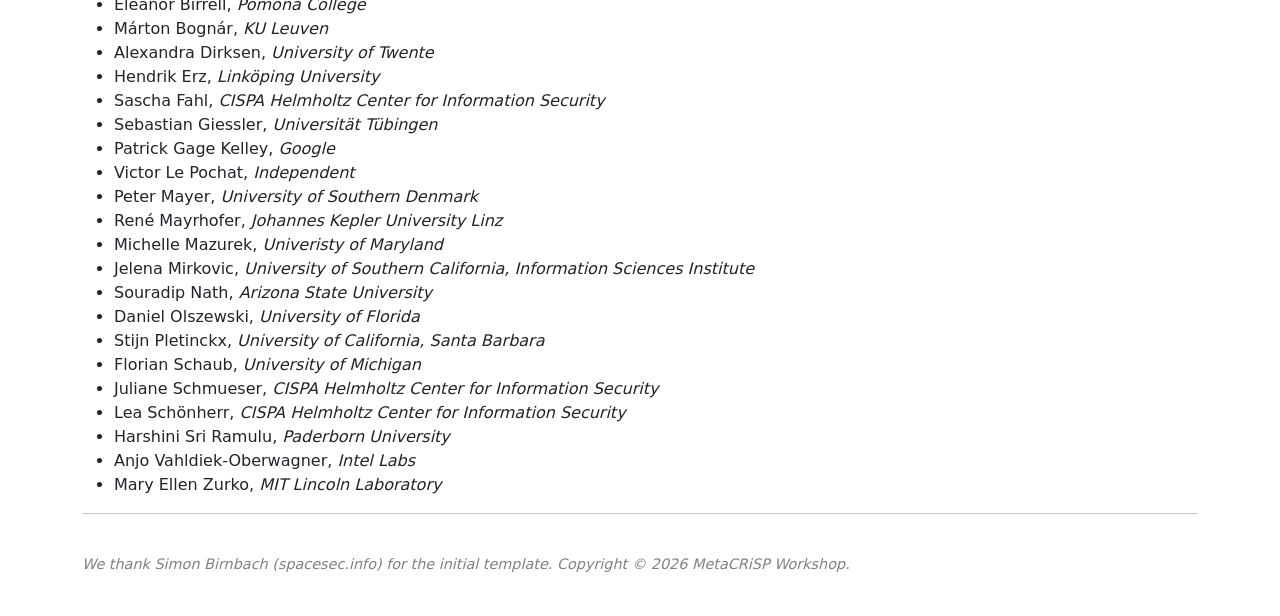
==== commit fd6fb2a2: "Add link to MetaCRiSP 2026 Workshop Report" ====
--- a/index.html
+++ b/index.html
@@ -145,6 +145,7 @@
 
 <p>We welcome participation from researchers, reviewers, program committee members, artifact and ethics evaluators, and practitioners across academia, industry, and government. </p>
 <p>The workshop's outcome will be the proceedings and a MetaCRiSP Challenges 2026 report that documents open problems, key takeaways, and a community call-to-action discussed throughout the entire workshop likely with the proceedings.</p>
+<p><strong><a href="/reports/metacrisp2026-report.pdf" target="_blank" rel="noopener noreferrer">MetaCRiSP 2026 Workshop Report</a></strong> </p>
             
             <h1>Important Dates</h1>
             
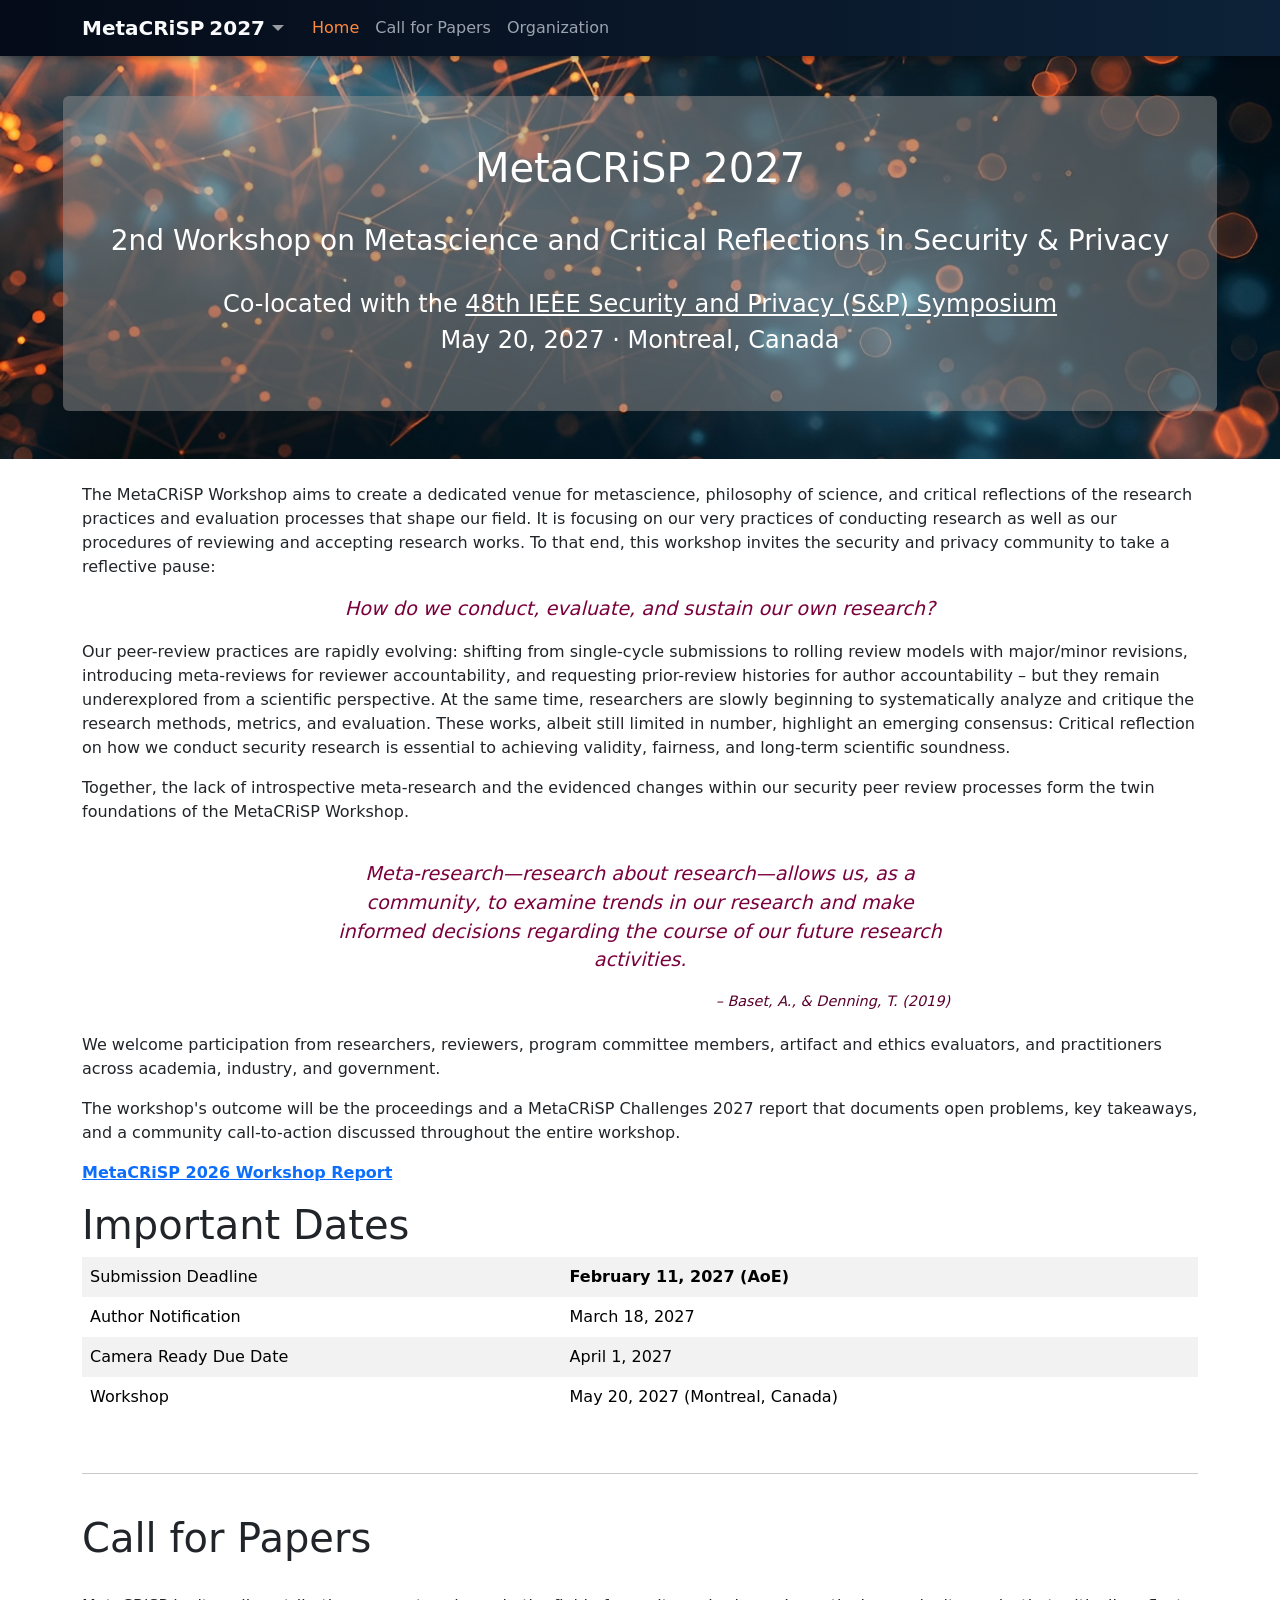
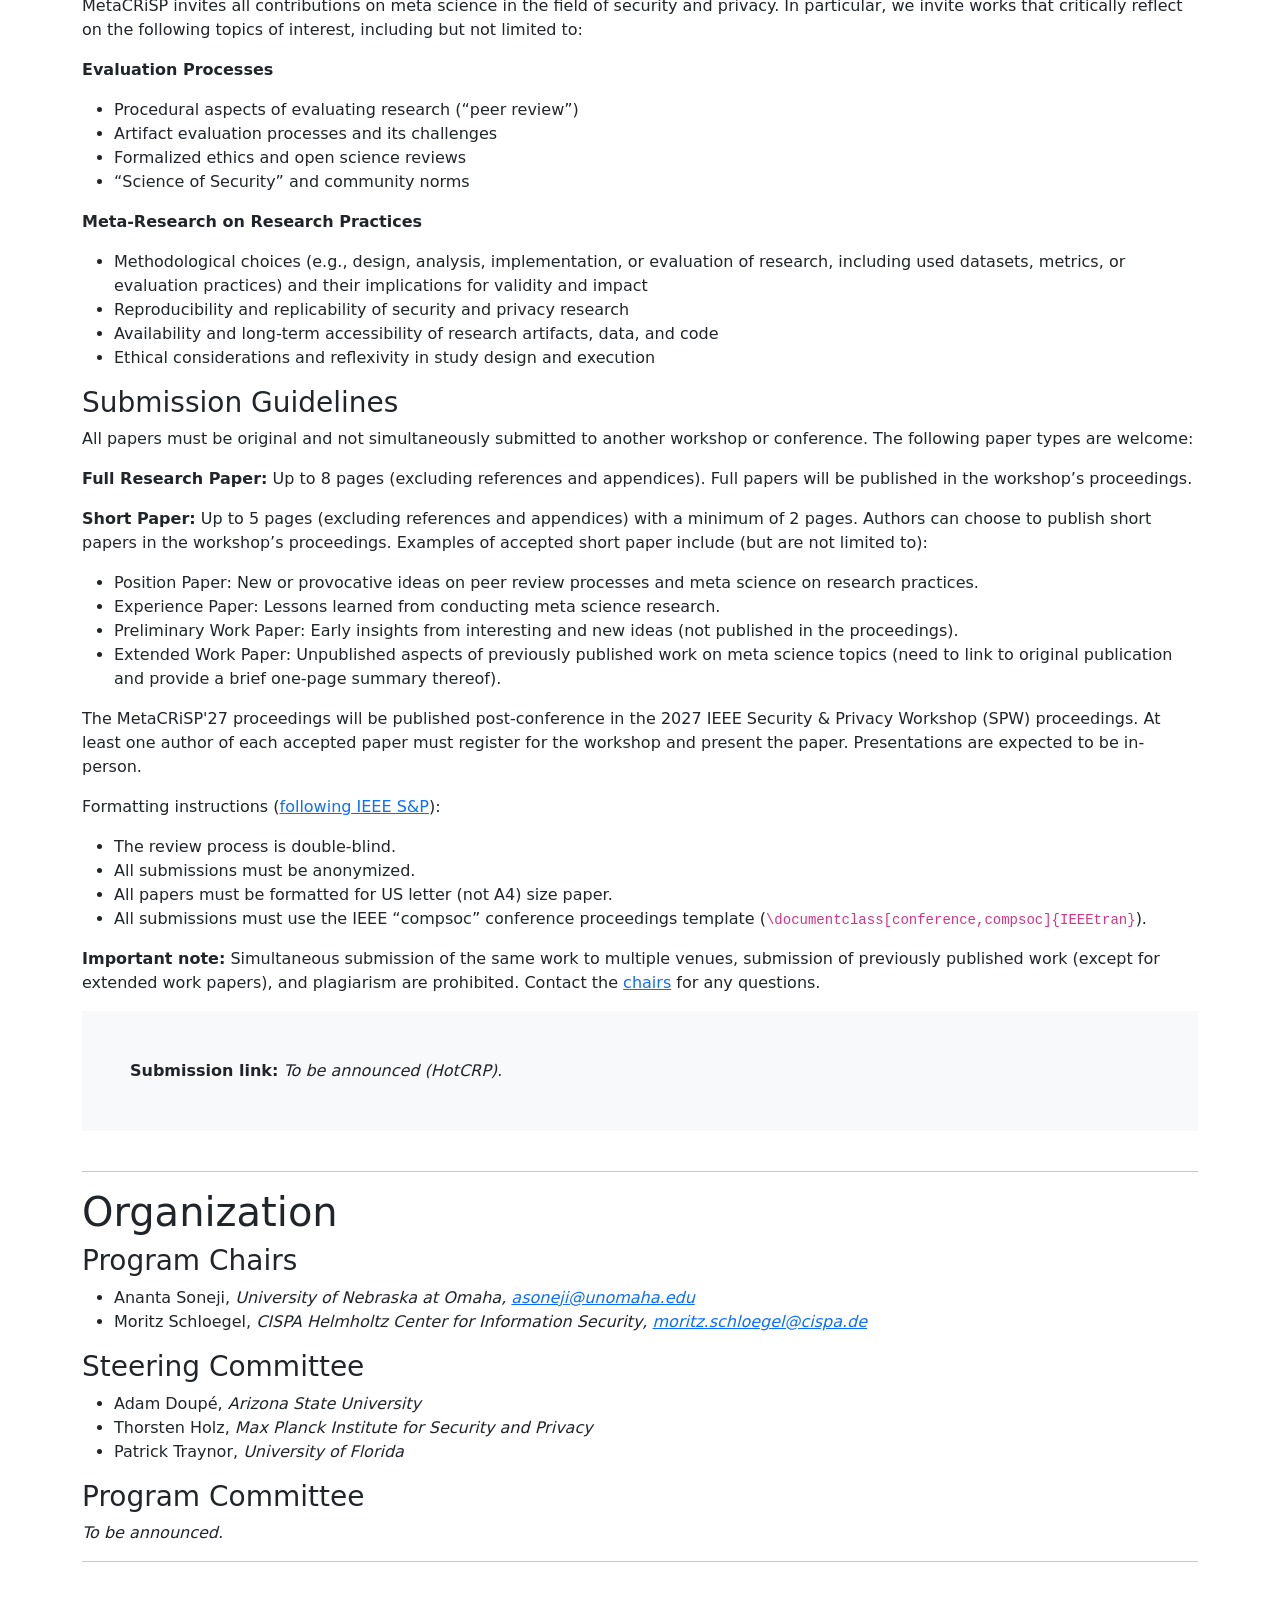
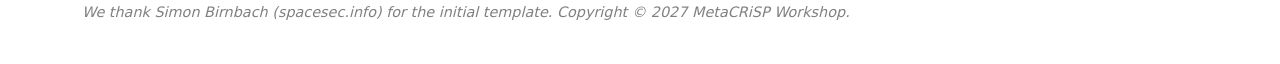
==== commit 3d6c1c63: "refactor and update to prepare for metacrips 2027 while keeping the old website accessible" ====
--- a/index.html
+++ b/index.html
@@ -1,29 +1,20 @@
 <!DOCTYPE html>
 <html lang="en">
 <head>
-    <title>MetaCRiSP 2026</title>
+    <title>MetaCRiSP 2027</title>
     <meta charset="utf-8">
     <meta name="viewport" content="width=device-width, initial-scale=1">
     <style type="text/css">
-        /* Default background image for larger screens */
-
-        @media all and (min-width: 767px) {
-            .bg-image {
-                background-image: url('assets/bg-blue-orange.jpg');
-                background-position: center;
-                background-size: cover;     /* changed */
-                background-repeat: no-repeat;
-                
-                min-height: 400px; 
-                width: 100%;
-                display: flex;
-                justify-content: center;
-                align-items: center;
-            }
-        }
-        /* Smaller screens (phones) */
-        @media all and (max-width: 767px) {
-            .bg-image {background-image:url('assets/bg-blue-orange.jpg'); background-position: center; background-size: cover; background-repeat: no-repeat; min-height: 400px; display: flex; justify-content: center; align-items: center;}
+        .bg-image {
+            background-image: url('assets/bg-blue-orange.jpg');
+            background-position: center;
+            background-size: cover;
+            background-repeat: no-repeat;
+            min-height: 400px;
+            width: 100%;
+            display: flex;
+            justify-content: center;
+            align-items: center;
         }
 
         :root {
@@ -34,6 +25,7 @@
             --mc-accent:    #4dd0ff;  /* blue/cyan accent dots */
             --mc-text:      #f9fafb;  /* near-white text */
             --mc-muted:     #9ca3af;  /* muted gray text */
+            --mc-quote:     #7a003c;  /* burgundy for the guiding question and quote */
         }
 
         .mc-navbar {
@@ -48,6 +40,7 @@
 
         .mc-navbar .nav-link {
             color: var(--mc-muted) !important;
+            white-space: nowrap;
         }
 
         .mc-navbar .nav-link.active,
@@ -55,235 +48,217 @@
             color: var(--mc-primary) !important;
         }
 
+        .mc-question {
+            text-align: center;
+            font-size: 1.2rem;
+            font-style: italic;
+            color: var(--mc-quote);
+        }
+
+        .mc-quote {
+            color: var(--mc-quote);
+            font-size: 1.2rem;
+            font-style: italic;
+            padding: 20px 40px;
+            max-width: 700px;
+            margin: 0 auto;
+        }
+
+        .mc-quote footer {
+            font-size: 0.9rem;
+            color: #5a002d;
+        }
+
+        /* Keep anchored headings from hiding under the fixed navbar */
+        h1[id] {
+            scroll-margin-top: 70px;
+        }
     </style>
     <link href="https://cdn.jsdelivr.net/npm/bootstrap@5.3.0/dist/css/bootstrap.min.css" rel="stylesheet">
-        <script src="https://cdn.jsdelivr.net/npm/bootstrap@5.3.0/dist/js/bootstrap.bundle.min.js"></script>
+    <script src="https://cdn.jsdelivr.net/npm/bootstrap@5.3.0/dist/js/bootstrap.bundle.min.js"></script>
     <link rel="icon" href="assets/favicon.ico" type="image/x-icon">
     <link rel="apple-touch-icon" href="assets/apple-touch-icon.png">
- 
-    </head>
-    
-    <body>
-   
-        <br/><br/>
-        
-        
-        <div class="p-5 text-white bg-image">
-            <div style="background-color: rgba(146, 146, 146, 0.5); text-align: center;" class="p-5 rounded">
-                <h1>MetaCRiSP 2026</h1><br>
-                <h3>1st Workshop on Metascience and Critical Reflections in Security & Privacy </h3></br>
-                <h4>Co-located with the <a class="text-white" href="https://sp2026.ieee-security.org/">47th IEEE Security and Privacy (S&P) Symposium</a></h4>
-                <h4>May 21, 2026</h4>
+    <link rel="stylesheet" href="assets/editions.css">
+    <script src="assets/editions.js" defer></script>
+</head>
+
+<body data-edition="2027">
+
+    <nav class="navbar navbar-expand-md navbar-dark mc-navbar fixed-top">
+        <div class="container">
+            <a class="navbar-brand" href="index.html">MetaCRiSP 2027</a>
+            <button class="navbar-toggler" type="button" data-bs-toggle="collapse" data-bs-target="#navbar">
+                <span class="navbar-toggler-icon"></span>
+            </button>
+            <div class="collapse navbar-collapse" id="navbar">
+                <ul class="navbar-nav">
+                    <li class="nav-item">
+                        <a class="nav-link active" href="#">Home</a>
+                    </li>
+                    <!-- Re-enable once the 2027 program is out (and replace program.html, which currently forwards to the 2026 program).
+                    <li class="nav-item">
+                        <a class="nav-link" href="program.html#program">Program</a>
+                    </li> -->
+                    <li class="nav-item">
+                        <a class="nav-link" href="#cfp">Call for Papers</a>
+                    </li>
+                    <li class="nav-item">
+                        <a class="nav-link" href="#committee">Organization</a>
+                    </li>
+                </ul>
             </div>
         </div>
-        
-        <nav class="navbar navbar-expand-sm navbar-dark mc-navbar fixed-top">
-            <div class="container">
-              <a class="navbar-brand" href="index.html">MetaCRiSP 2026</a>
-                <button class="navbar-toggler" type="button" data-bs-toggle="collapse" data-bs-target="#navbar">
-                    <span class="navbar-toggler-icon"></span>
-                </button>
-                <div class="collapse navbar-collapse" id="navbar">
-                    <ul class="navbar-nav">
-                        <li class="nav-item">
-                            <a class="nav-link active" href="#">Home</a>
-                        </li>
-                        <li class="nav-item">
-                            <a class="nav-link" href="program.html#program">Program</a>
-                        </li>
-                        <li class="nav-item">
-                            <a class="nav-link" href="#cfp">Call for Papers</a>
-                        </li>
-                        <li class="nav-item">
-                            <a class="nav-link" href="#committee">Organization</a>
-                        </li>
-                    </ul>
-                </div>
-            </div>
-        </nav>
-        <script>
-            // Add JavaScript to close the collapse menu using Bootstrap animation
-            var navLinks = document.querySelectorAll('.navbar-nav .nav-link');
-            var navbarToggler = document.querySelector('.navbar-toggler');
-        
-            navLinks.forEach(function (link) {
-                link.addEventListener('click', function () {
-                    if (navbarToggler.classList.contains('collapsed')) {
-                        // Menu is already closed
-                        return;
-                    }
-                    navbarToggler.click(); // Trigger click event to close the menu
-                });
+    </nav>
+    <script>
+        // Close the collapsed menu after clicking a link (phones)
+        var navLinks = document.querySelectorAll('.navbar-nav .nav-link');
+        var navbarToggler = document.querySelector('.navbar-toggler');
+
+        navLinks.forEach(function (link) {
+            link.addEventListener('click', function () {
+                if (navbarToggler.classList.contains('collapsed')) {
+                    return; // Menu is already closed
+                }
+                navbarToggler.click();
             });
-        </script>
-        <div class="container mt-4">
-            <p>The MetaCRiSP Workshop aims to create a dedicated venue for metascience, philosophy of science, and critical reflections of the research practices and evaluation processes that shape our field. 
-            It is focusing on our very practices of conducting research as well as our procedures of reviewing and accepting research works.
-            To that end, this workshop invites the security and privacy community to take a reflective pause:</p>
-            
-    
-            <p style="text-align: center; font-size:1.2rem; color:#7a003c;"><i>How do we conduct, evaluate, and sustain our own research?</i></p>
-           
-            
-
-<p>Our peer-review practices are rapidly evolving: shifting from single-cycle submissions to rolling review models with major/minor revisions, introducing meta-reviews for reviewer accountability, and requesting prior-review histories for author accountability – but they remain underexplored from a scientific perspective. At the same time, researchers are slowly beginning to systematically analyze and critique the research methods, metrics, and evaluation. These works, albeit still limited in number, highlight an emerging consensus: Critical reflection on how we conduct security research is essential to achieving validity, fairness, and long-term scientific soundness. </p>
-<p>Together, the lack of introspective meta-research and the evidenced changes within our security peer review processes form the twin foundations of the MetaCRiSP Workshop. </p>
-
-<blockquote class="text-center",
-                        style="
-                            color:#7a003c; 
-                            font-size:1.2rem; 
-                            font-style:italic; 
-                            padding:20px 40px; 
-                            max-width:700px; 
-                            margin:0 auto;
-                        ">
-                <p>Meta-research—research about research—allows us, as a community, to examine trends in our research and make informed decisions regarding the course of our future research activities.</p>
-                <footer class="text-end" style="font-size:0.9rem; color:#5a002d;">– Baset, A., & Denning, T. (2019)</footer>
-                <!-- <footer class="mc-quote-footer">– Baset, A., &amp; Denning, T. (2019)</footer> -->
-            </blockquote>
-
-<p>We welcome participation from researchers, reviewers, program committee members, artifact and ethics evaluators, and practitioners across academia, industry, and government. </p>
-<p>The workshop's outcome will be the proceedings and a MetaCRiSP Challenges 2026 report that documents open problems, key takeaways, and a community call-to-action discussed throughout the entire workshop likely with the proceedings.</p>
-<p><strong><a href="/reports/metacrisp2026-report.pdf" target="_blank" rel="noopener noreferrer">MetaCRiSP 2026 Workshop Report</a></strong> </p>
-            
-            <h1>Important Dates</h1>
-            
-            <table class="table table-striped table-borderless">
-                <tbody>
-                    <tr>
-                        <td>Submission Deadline</td>
-			<td><strong>February 19, 2026 (AoE)</strong>
-				</br><s>February 12, 2026 (AoE)</s> 
-                    </tr>
-                    <tr>
-                        <td>Author Notification</td>
-                        <td>March 19, 2026</td>
-                    </tr>
-                    <tr>
-                        <td>Camera Ready Due Date</td>
-                        <td>approx. April 1, 2026 <i>(TBD)</i></td>
-                    </tr>
-                    <tr>
-                        <td>Workshop</td>
-                        <td>May 21, 2026 (San Francisco, USA)</td>
-                    </tr>
-                </tbody>
-            </table>
-
-
-            <br>
-            <hr>
-            <br>
-
-           
-            <!-- This helps us to make sure the heading is not hidden under the navbar -->
-            <h1 id="cfp" style="scroll-margin-top: 70px">Call for Papers</h1><br>
-            <!-- <h1 id="cfp">Call for Papers</h1> -->
-            <p>MetaCRiSP invites all contributions on meta science in the field of security and privacy. In particular, we invite works that critically reflect on the following topics of interest, including but not limited to:</p>
-                    <p><strong>Evaluation Processes</strong></p>
-                    <ul>
-                        <li>Procedural aspects of evaluating research (“peer review”)</li>
-                        <li>Artifact evaluation processes and its challenges </li>
-                        <li>Formalized ethics and open science reviews</li>
-                        <li>“Science of Security” and community norms</li>
-                    </ul>
-
-                    <p><strong>Meta-Research on Research Practices</strong></p>
-                    <ul>
-                        <li>Methodological choices (e.g., design, analysis, implementation, or evaluation of research, including used datasets, metrics, or evaluation practices) and their implications for validity and impact</li>
-                        <li>Reproducibility and replicability of security and privacy research</li>
-                        <li>Availability and long-term accessibility of research artifacts, data, and code</li>
-                        <li>Ethical considerations and reflexivity in study design and execution</li>
-                    </ul>
-            
-            <h3>Submission Guidelines</h3>
-            <p>All papers must be original and not simultaneously submitted to another workshop or conference. The following paper types are welcome:</p>
-
-            <p><strong>Full Research Paper:</strong> Up to 8 pages (excluding references and appendices). Full papers will be published in the workshop’s proceedings.</p>
-
-            <p><strong>Short Paper:</strong> Up to 5 pages (excluding references and appendices) with a minimum of 2 pages. Authors can choose to publish short papers in the workshop’s proceedings. Examples of accepted short paper include (but are not limited to): <!--<i>position papers, experience papers, preliminary work papers (not published as part of the proceedings), or extended work papers (need to link to original publication and provide a brief one-page summary thereof)</i></p>-->
-            
-            <ul>
-                <li>Position Paper: New or provocative ideas on peer review processes and meta science on research practices.</li>
-                <li>Experience Paper: Lessons learned from conducting meta science research.</li>
-                <li>Preliminary Work Paper: Early insights from interesting and new ideas (not published in the proceedings).</li>
-                <li>Extended Work Paper: Unpublished aspects of previously published work on meta science topics (need to link to original publication and provide a brief one-page summary thereof).</li> 
-            </ul>
-            
-            <p>The MetaCRiSP'26 proceedings will be published post-conference in the 2026 IEEE Security & Privacy Workshop (SPW) proceedings. At least one author of each accepted paper must register for the workshop and present the paper. Presentations are expected to be in-person.</p>
-
-            <p>Formatting instructions (<a href="https://sp2026.ieee-security.org/cfpapers.html">following IEEE S&P</a>): </p>
-            <ul>
-                <li>The review process is double-blind. </li>
-                <li>All submissions must be anonymized. </li>
-                <li>All papers must be formatted for US letter (not A4) size paper. </li>
-                <li>All submissions must use the IEEE “compsoc” conference proceedings template (\documentclass[conference,compsoc]{IEEEtran}).</li>
-            </ul>
-
-            <p><strong>Important note:</strong> Simultaneous submission of the same work to multiple venues, submission of previously published work (except for extended work papers), and plagiarism are prohibited. Contact the chairs for any questions at <a href="mailto:metacrisp26@sp.ieee-security.org">metacrisp26@sp.ieee-security.org</a>.</p>
-
-            <div class="container p-5 bg-light">
-                <strong>Submission link:</strong> <a href="https://hotcrp.metacrisp26.ieee-security.org/">https://hotcrp.metacrisp26.ieee-security.org/</a>
-            </div>
-            
-            <br>
-            
-
-            <hr>
-            
-            <!-- This helps us to make sure the heading is not hidden under the navbar -->
-            <h1 id="committee" style="scroll-margin-top: 70px">Organization</h1>
-
-            <h3>Program Chairs</h3>
-            <ul>
-                <li>Ananta Soneji, <i>Arizona State University, <a href="mailto:asoneji@asu.edu">asoneji@asu.edu</a></i></li>
-                <li>Moritz Schloegel, <i>CISPA Helmholtz Center for Information Security, <a href="mailto:moritz.schloegel@cispa.de">moritz.schloegel@cispa.de</a></i></li>
-            </ul>
-                
-            <h3>Steering Committee</h3>
-            <ul>
-                <li>Adam Doupé, <i>Arizona State University</i></li>
-                <li>Thorsten Holz, <i>Max Planck Institute for Security and Privacy</i></li>
-                <li>Patrick Traynor, <i>University of Florida</i></li>
-            </ul>
-
-            <h3>Program Committee</h3>
-                    <ul>
-                        <li>Yasemin Acar, <i>Paderborn University</i></li>
-                        <li>David Balenson, <i>University of Southern California, Information Sciences Institute</i></li>
-                        <li>Eleanor Birrell, <i>Pomona College</i></li>
-                        <li>Márton Bognár, <i>KU Leuven</i></li>
-                        <!-- <li>Kevin Butler, <i>University of Florida</i></li> -->
-                        <li>Alexandra Dirksen, <i>University of Twente</i></li>
-                        <li>Hendrik Erz, <i>Linköping University</i></li>
-                        <li>Sascha Fahl, <i>CISPA Helmholtz Center for Information Security</i></li>
-                        <li>Sebastian Giessler, <i>Universität Tübingen</i></li>
-                        <li>Patrick Gage Kelley, <i>Google</i></li>
-                        <li>Victor Le Pochat, <i>Independent</i></li>
-                        <li>Peter Mayer, <i>University of Southern Denmark</i></li>
-                        <li>René Mayrhofer, <i>Johannes Kepler University Linz</i></li>
-                        <li>Michelle Mazurek, <i>Univeristy of Maryland</i></li>
-                        <li>Jelena Mirkovic, <i>University of Southern California, Information Sciences Institute</i></li>
-						<li>Souradip Nath, <i>Arizona State University</i></li>
-                        <li>Daniel Olszewski, <i>University of Florida</i></li>
-						<li>Stijn Pletinckx, <i>University of California, Santa Barbara</i></li> 
-                        <li>Florian Schaub, <i>University of Michigan</i></li>
-						<li>Juliane Schmueser, <i>CISPA Helmholtz Center for Information Security</i></li>
-						<li>Lea Schönherr, <i>CISPA Helmholtz Center for Information Security</i></li>
-                        <li>Harshini Sri Ramulu, <i>Paderborn University</i></li>
-                        <li>Anjo Vahldiek-Oberwagner, <i>Intel Labs</i></li>
-                        <li>Mary Ellen Zurko, <i>MIT Lincoln Laboratory</i></li>
-                    </ul>
-           
+        });
+    </script>
+
+    <br><br>
+
+    <div class="p-5 text-white bg-image">
+        <div style="background-color: rgba(146, 146, 146, 0.5); text-align: center;" class="p-5 rounded">
+            <h1>MetaCRiSP 2027</h1><br>
+            <h3>2nd Workshop on Metascience and Critical Reflections in Security &amp; Privacy</h3><br>
+            <h4>Co-located with the <a class="text-white" href="https://sp2027.ieee-security.org/">48th IEEE Security and Privacy (S&amp;P) Symposium</a></h4>
+            <h4>May 20, 2027 &middot; Montreal, Canada</h4>
+        </div>
+    </div>
+
+    <div class="container mt-4">
+
+        <p>The MetaCRiSP Workshop aims to create a dedicated venue for metascience, philosophy of science, and critical reflections of the research practices and evaluation processes that shape our field. It is focusing on our very practices of conducting research as well as our procedures of reviewing and accepting research works. To that end, this workshop invites the security and privacy community to take a reflective pause:</p>
+
+        <p class="mc-question">How do we conduct, evaluate, and sustain our own research?</p>
+
+        <p>Our peer-review practices are rapidly evolving: shifting from single-cycle submissions to rolling review models with major/minor revisions, introducing meta-reviews for reviewer accountability, and requesting prior-review histories for author accountability – but they remain underexplored from a scientific perspective. At the same time, researchers are slowly beginning to systematically analyze and critique the research methods, metrics, and evaluation. These works, albeit still limited in number, highlight an emerging consensus: Critical reflection on how we conduct security research is essential to achieving validity, fairness, and long-term scientific soundness.</p>
+
+        <p>Together, the lack of introspective meta-research and the evidenced changes within our security peer review processes form the twin foundations of the MetaCRiSP Workshop.</p>
+
+        <blockquote class="mc-quote text-center">
+            <p>Meta-research—research about research—allows us, as a community, to examine trends in our research and make informed decisions regarding the course of our future research activities.</p>
+            <footer class="text-end">– Baset, A., &amp; Denning, T. (2019)</footer>
+        </blockquote>
+
+        <p>We welcome participation from researchers, reviewers, program committee members, artifact and ethics evaluators, and practitioners across academia, industry, and government.</p>
+
+        <p>The workshop's outcome will be the proceedings and a MetaCRiSP Challenges 2027 report that documents open problems, key takeaways, and a community call-to-action discussed throughout the entire workshop.</p>
+        <p><strong><a href="2026/metacrisp2026-report.pdf" target="_blank" rel="noopener noreferrer">MetaCRiSP 2026 Workshop Report</a></strong></p>
+
+        <h1>Important Dates</h1>
+
+        <table class="table table-striped table-borderless">
+            <tbody>
+                <tr>
+                    <td>Submission Deadline</td>
+                    <td><strong>February 11, 2027 (AoE)</strong></td>
+                </tr>
+                <tr>
+                    <td>Author Notification</td>
+                    <td>March 18, 2027</td>
+                </tr>
+                <tr>
+                    <td>Camera Ready Due Date</td>
+                    <td>April 1, 2027</td>
+                </tr>
+                <tr>
+                    <td>Workshop</td>
+                    <td>May 20, 2027 (Montreal, Canada)</td>
+                </tr>
+            </tbody>
+        </table>
+
+        <br>
         <hr>
-        
-            <br>
-
-                <p style="color: grey; font-size: 0.9rem;"> <i> We thank Simon Birnbach (spacesec.info) for the initial template. Copyright &copy; 2026 MetaCRiSP Workshop. </i></p>
-
-            <br>
+        <br>
+
+        <h1 id="cfp">Call for Papers</h1><br>
+
+        <p>MetaCRiSP invites all contributions on meta science in the field of security and privacy. In particular, we invite works that critically reflect on the following topics of interest, including but not limited to:</p>
+
+        <p><strong>Evaluation Processes</strong></p>
+        <ul>
+            <li>Procedural aspects of evaluating research (“peer review”)</li>
+            <li>Artifact evaluation processes and its challenges</li>
+            <li>Formalized ethics and open science reviews</li>
+            <li>“Science of Security” and community norms</li>
+        </ul>
+
+        <p><strong>Meta-Research on Research Practices</strong></p>
+        <ul>
+            <li>Methodological choices (e.g., design, analysis, implementation, or evaluation of research, including used datasets, metrics, or evaluation practices) and their implications for validity and impact</li>
+            <li>Reproducibility and replicability of security and privacy research</li>
+            <li>Availability and long-term accessibility of research artifacts, data, and code</li>
+            <li>Ethical considerations and reflexivity in study design and execution</li>
+        </ul>
+
+        <h3>Submission Guidelines</h3>
+        <p>All papers must be original and not simultaneously submitted to another workshop or conference. The following paper types are welcome:</p>
+
+        <p><strong>Full Research Paper:</strong> Up to 8 pages (excluding references and appendices). Full papers will be published in the workshop’s proceedings.</p>
+
+        <p><strong>Short Paper:</strong> Up to 5 pages (excluding references and appendices) with a minimum of 2 pages. Authors can choose to publish short papers in the workshop’s proceedings. Examples of accepted short paper include (but are not limited to):</p>
+        <ul>
+            <li>Position Paper: New or provocative ideas on peer review processes and meta science on research practices.</li>
+            <li>Experience Paper: Lessons learned from conducting meta science research.</li>
+            <li>Preliminary Work Paper: Early insights from interesting and new ideas (not published in the proceedings).</li>
+            <li>Extended Work Paper: Unpublished aspects of previously published work on meta science topics (need to link to original publication and provide a brief one-page summary thereof).</li>
+        </ul>
+
+        <p>The MetaCRiSP'27 proceedings will be published post-conference in the 2027 IEEE Security &amp; Privacy Workshop (SPW) proceedings. At least one author of each accepted paper must register for the workshop and present the paper. Presentations are expected to be in-person.</p>
+
+        <p>Formatting instructions (<a href="https://sp2027.ieee-security.org/cfpapers.html">following IEEE S&amp;P</a>):</p>
+        <ul>
+            <li>The review process is double-blind.</li>
+            <li>All submissions must be anonymized.</li>
+            <li>All papers must be formatted for US letter (not A4) size paper.</li>
+            <li>All submissions must use the IEEE “compsoc” conference proceedings template (<code>\documentclass[conference,compsoc]{IEEEtran}</code>).</li>
+        </ul>
+
+        <p><strong>Important note:</strong> Simultaneous submission of the same work to multiple venues, submission of previously published work (except for extended work papers), and plagiarism are prohibited. Contact the <a href="#committee">chairs</a> for any questions.</p>
+
+        <div class="container p-5 bg-light">
+            <strong>Submission link:</strong> <i>To be announced (HotCRP).</i>
         </div>
 
-    </body>
-    </html>
+        <br>
+        <hr>
+
+        <h1 id="committee">Organization</h1>
+
+        <h3>Program Chairs</h3>
+        <ul>
+            <li>Ananta Soneji, <i>University of Nebraska at Omaha, <a href="mailto:asoneji@unomaha.edu">asoneji@unomaha.edu</a></i></li>
+            <li>Moritz Schloegel, <i>CISPA Helmholtz Center for Information Security, <a href="mailto:moritz.schloegel@cispa.de">moritz.schloegel@cispa.de</a></i></li>
+        </ul>
+
+        <h3>Steering Committee</h3>
+        <ul>
+            <li>Adam Doupé, <i>Arizona State University</i></li>
+            <li>Thorsten Holz, <i>Max Planck Institute for Security and Privacy</i></li>
+            <li>Patrick Traynor, <i>University of Florida</i></li>
+        </ul>
+
+        <h3>Program Committee</h3>
+        <p><i>To be announced.</i></p>
+
+        <hr>
+        <br>
+
+        <p style="color: grey; font-size: 0.9rem;"><i>We thank Simon Birnbach (spacesec.info) for the initial template. Copyright &copy; 2027 MetaCRiSP Workshop.</i></p>
+
+        <br>
+    </div>
+
+</body>
+</html>
--- a/assets/editions.css
+++ b/assets/editions.css
@@ -0,0 +1,90 @@
+/* MetaCRiSP editions: year switcher, archive note, editions overview. See editions.js. */
+
+/* --- Year switcher: reads as part of the title, "MetaCRiSP 2027 ▾" --- */
+.mc-navbar .navbar-brand {
+    margin-right: 0.3rem;
+}
+
+.mc-edition {
+    margin-right: auto;
+}
+
+@media (min-width: 768px) {
+    .mc-navbar .navbar-collapse {
+        margin-left: 1.25rem;
+    }
+}
+
+.mc-edition-toggle {
+    border: 0;
+    background: none;
+    padding: 0;
+    color: #f9fafb;
+    font-size: 1.25rem;
+    font-weight: 600;
+    line-height: 1.5;
+}
+
+.mc-edition-toggle::after {
+    vertical-align: 0.2em;
+    margin-left: 0.35em;
+    opacity: 0.6;
+}
+
+.mc-edition-toggle:hover,
+.mc-edition-toggle[aria-expanded="true"] {
+    color: #ffb26b;
+}
+
+.mc-edition-menu {
+    font-size: 0.9rem;
+    min-width: 14rem;
+}
+
+.mc-edition-menu .dropdown-item {
+    display: flex;
+    gap: 0.6rem;
+    align-items: baseline;
+}
+
+.mc-edition-menu .dropdown-item.active,
+.mc-edition-menu .dropdown-item:active {
+    background: #f3f4f6;
+    color: inherit;
+}
+
+.mc-ed-year {
+    font-weight: 600;
+}
+
+.mc-ed-meta {
+    color: #6b7280;
+}
+
+/* --- Archive note on old editions --- */
+.mc-archive-note {
+    background: #f3f4f6;
+    border-bottom: 1px solid #e5e7eb;
+    color: #374151;
+    font-size: 1rem;
+    padding: 0.9rem 0;
+}
+
+/* Gray header image on old editions */
+.mc-archived .bg-image {
+    background-color: #6b7280;
+    background-blend-mode: luminosity;
+}
+
+/* --- Editions overview on the homepage --- */
+.mc-ed-list li {
+    margin-bottom: 0.5rem;
+}
+
+.mc-ed-this {
+    color: #6b7280;
+}
+
+.mc-ed-links {
+    font-size: 0.95rem;
+}
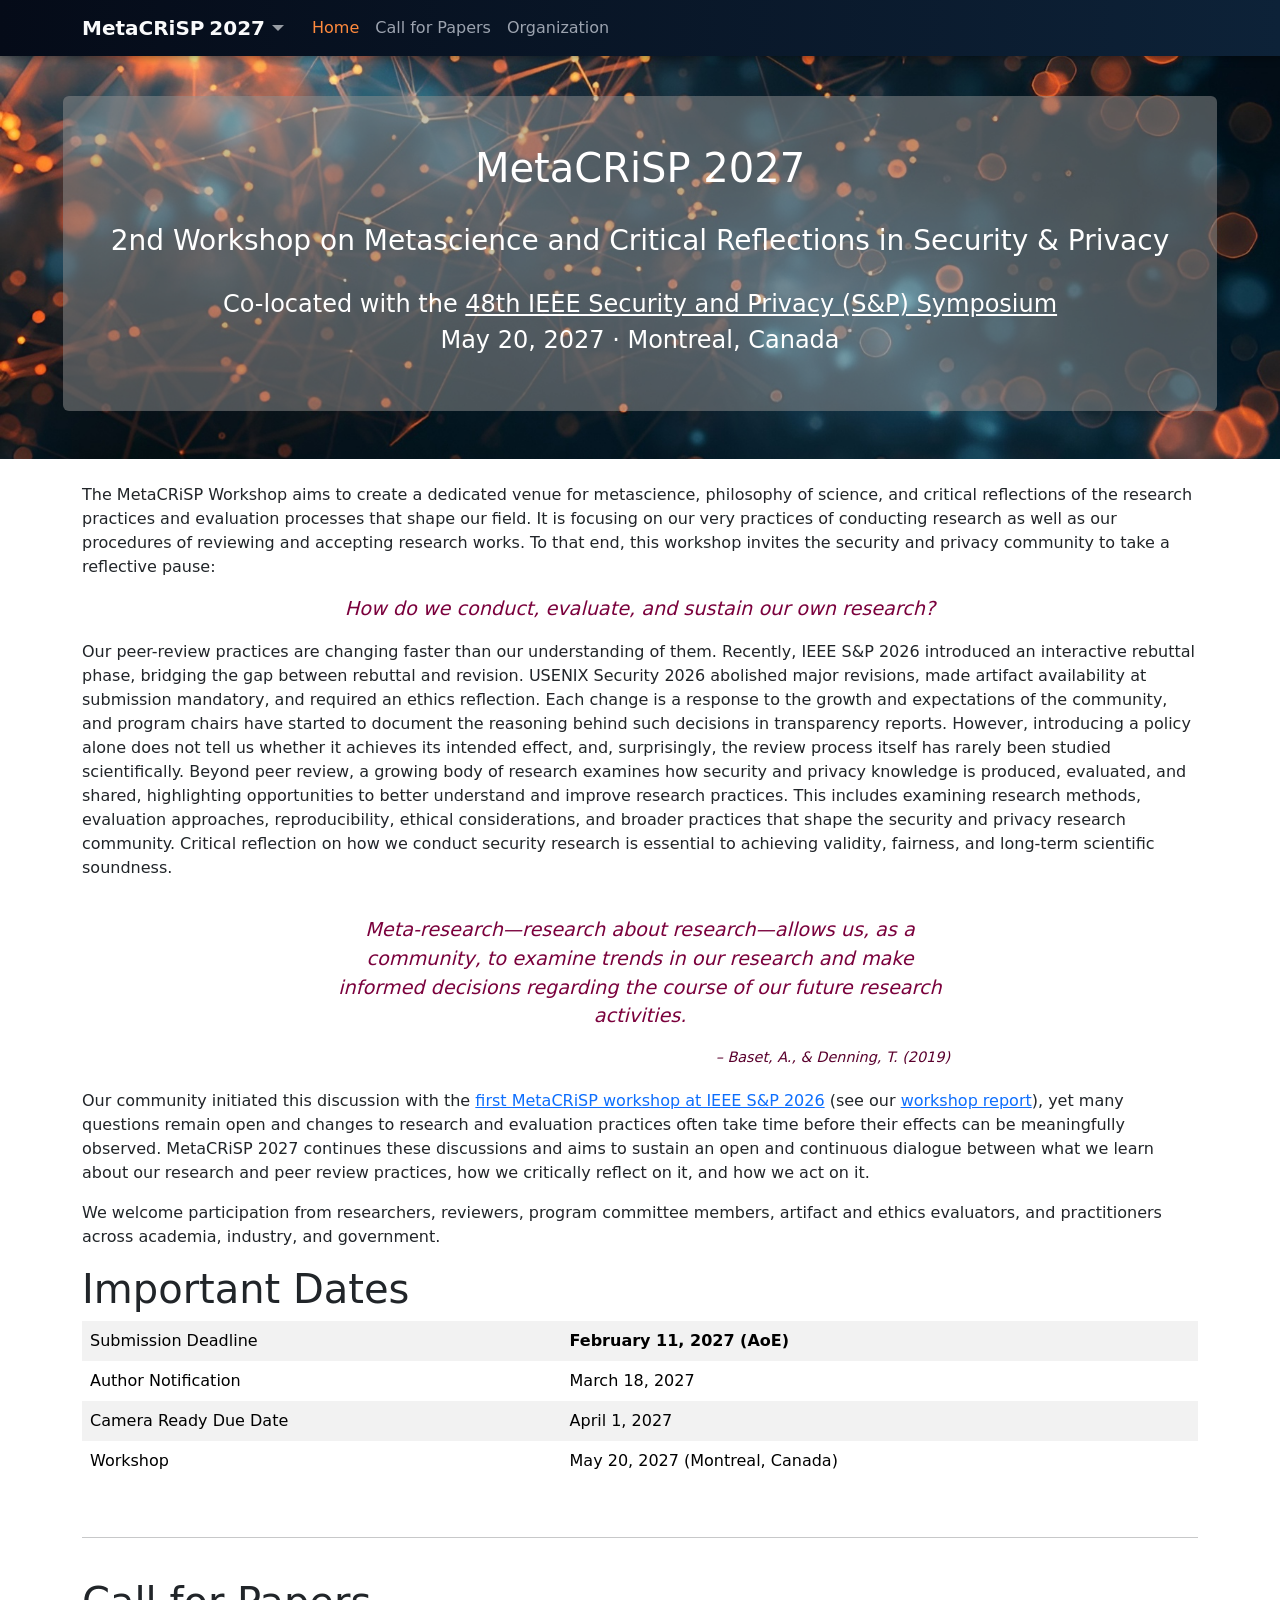
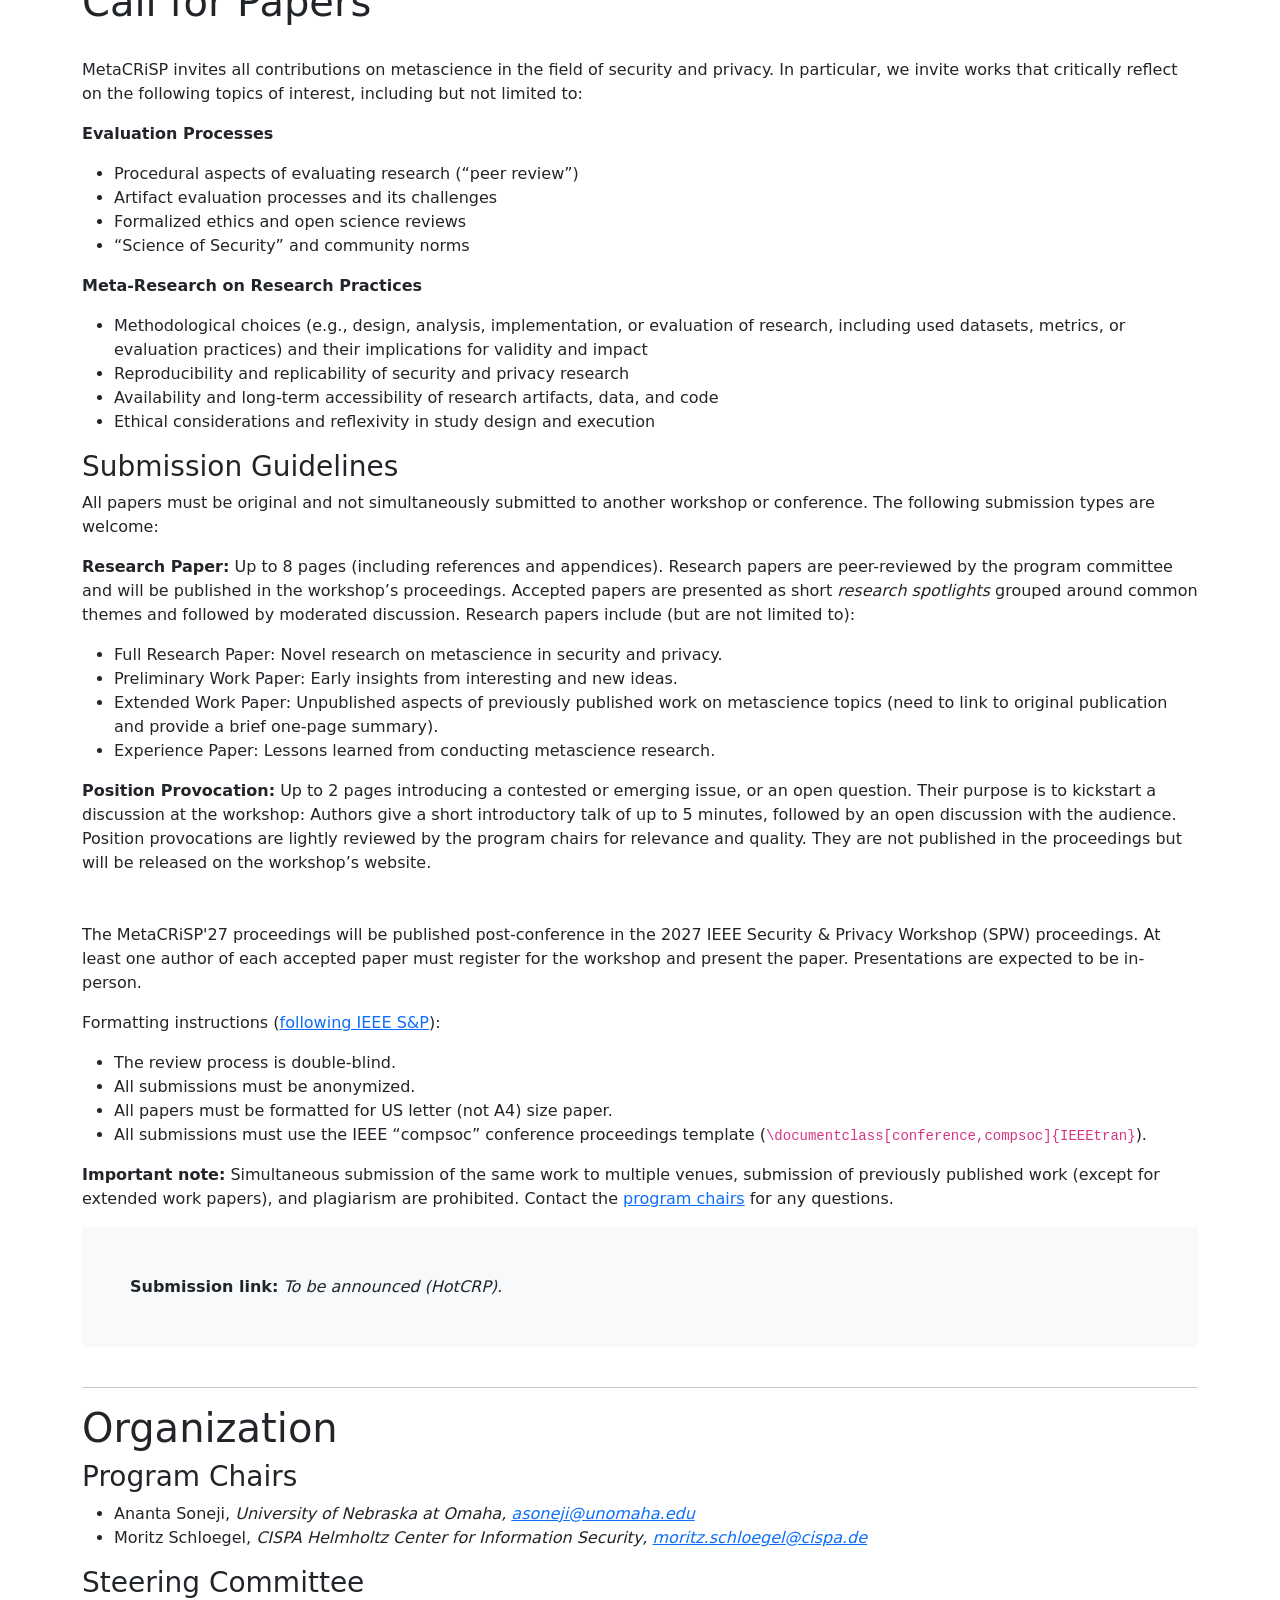
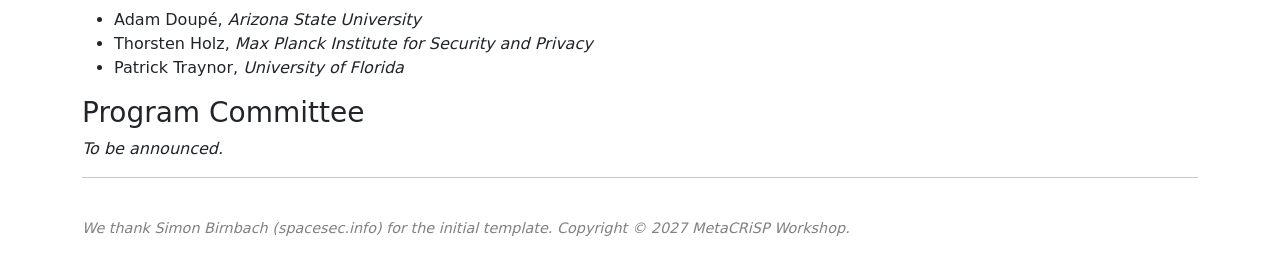
==== commit 8a3b5df6: "update wording" ====
--- a/index.html
+++ b/index.html
@@ -141,19 +141,16 @@
 
         <p class="mc-question">How do we conduct, evaluate, and sustain our own research?</p>
 
-        <p>Our peer-review practices are rapidly evolving: shifting from single-cycle submissions to rolling review models with major/minor revisions, introducing meta-reviews for reviewer accountability, and requesting prior-review histories for author accountability – but they remain underexplored from a scientific perspective. At the same time, researchers are slowly beginning to systematically analyze and critique the research methods, metrics, and evaluation. These works, albeit still limited in number, highlight an emerging consensus: Critical reflection on how we conduct security research is essential to achieving validity, fairness, and long-term scientific soundness.</p>
-
-        <p>Together, the lack of introspective meta-research and the evidenced changes within our security peer review processes form the twin foundations of the MetaCRiSP Workshop.</p>
+        <p>Our peer-review practices are changing faster than our understanding of them. Recently, IEEE S&amp;P 2026 introduced an interactive rebuttal phase, bridging the gap between rebuttal and revision. USENIX Security 2026 abolished major revisions, made artifact availability at submission mandatory, and required an ethics reflection. Each change is a response to the growth and expectations of the community, and program chairs have started to document the reasoning behind such decisions in transparency reports. However, introducing a policy alone does not tell us whether it achieves its intended effect, and, surprisingly, the review process itself has rarely been studied scientifically. Beyond peer review, a growing body of research examines how security and privacy knowledge is produced, evaluated, and shared, highlighting opportunities to better understand and improve research practices. This includes examining research methods, evaluation approaches, reproducibility, ethical considerations, and broader practices that shape the security and privacy research community. Critical reflection on how we conduct security research is essential to achieving validity, fairness, and long-term scientific soundness.</p>
 
         <blockquote class="mc-quote text-center">
             <p>Meta-research—research about research—allows us, as a community, to examine trends in our research and make informed decisions regarding the course of our future research activities.</p>
             <footer class="text-end">– Baset, A., &amp; Denning, T. (2019)</footer>
         </blockquote>
 
+        <p>Our community initiated this discussion with the <a href="2026/index.html">first MetaCRiSP workshop at IEEE S&amp;P 2026</a> (see our <a href="reports/metacrisp2026-report.pdf" target="_blank" rel="noopener noreferrer">workshop report</a>), yet many questions remain open and changes to research and evaluation practices often take time before their effects can be meaningfully observed. MetaCRiSP 2027 continues these discussions and aims to sustain an open and continuous dialogue between what we learn about our research and peer review practices, how we critically reflect on it, and how we act on it.</p>
+
         <p>We welcome participation from researchers, reviewers, program committee members, artifact and ethics evaluators, and practitioners across academia, industry, and government.</p>
-
-        <p>The workshop's outcome will be the proceedings and a MetaCRiSP Challenges 2027 report that documents open problems, key takeaways, and a community call-to-action discussed throughout the entire workshop.</p>
-        <p><strong><a href="2026/metacrisp2026-report.pdf" target="_blank" rel="noopener noreferrer">MetaCRiSP 2026 Workshop Report</a></strong></p>
 
         <h1>Important Dates</h1>
 
@@ -184,7 +181,7 @@
 
         <h1 id="cfp">Call for Papers</h1><br>
 
-        <p>MetaCRiSP invites all contributions on meta science in the field of security and privacy. In particular, we invite works that critically reflect on the following topics of interest, including but not limited to:</p>
+        <p>MetaCRiSP invites all contributions on metascience in the field of security and privacy. In particular, we invite works that critically reflect on the following topics of interest, including but not limited to:</p>
 
         <p><strong>Evaluation Processes</strong></p>
         <ul>
@@ -203,19 +200,19 @@
         </ul>
 
         <h3>Submission Guidelines</h3>
-        <p>All papers must be original and not simultaneously submitted to another workshop or conference. The following paper types are welcome:</p>
-
-        <p><strong>Full Research Paper:</strong> Up to 8 pages (excluding references and appendices). Full papers will be published in the workshop’s proceedings.</p>
-
-        <p><strong>Short Paper:</strong> Up to 5 pages (excluding references and appendices) with a minimum of 2 pages. Authors can choose to publish short papers in the workshop’s proceedings. Examples of accepted short paper include (but are not limited to):</p>
-        <ul>
-            <li>Position Paper: New or provocative ideas on peer review processes and meta science on research practices.</li>
-            <li>Experience Paper: Lessons learned from conducting meta science research.</li>
-            <li>Preliminary Work Paper: Early insights from interesting and new ideas (not published in the proceedings).</li>
-            <li>Extended Work Paper: Unpublished aspects of previously published work on meta science topics (need to link to original publication and provide a brief one-page summary thereof).</li>
-        </ul>
-
-        <p>The MetaCRiSP'27 proceedings will be published post-conference in the 2027 IEEE Security &amp; Privacy Workshop (SPW) proceedings. At least one author of each accepted paper must register for the workshop and present the paper. Presentations are expected to be in-person.</p>
+        <p>All papers must be original and not simultaneously submitted to another workshop or conference. The following submission types are welcome:</p>
+
+        <p><strong>Research Paper:</strong> Up to 8 pages (including references and appendices). Research papers are peer-reviewed by the program committee and will be published in the workshop’s proceedings. Accepted papers are presented as short <i>research spotlights</i> grouped around common themes and followed by moderated discussion. Research papers include (but are not limited to):</p>
+        <ul>
+            <li>Full Research Paper: Novel research on metascience in security and privacy.</li>
+            <li>Preliminary Work Paper: Early insights from interesting and new ideas.</li>
+            <li>Extended Work Paper: Unpublished aspects of previously published work on metascience topics (need to link to original publication and provide a brief one-page summary).</li>
+            <li>Experience Paper: Lessons learned from conducting metascience research.</li>
+        </ul>
+
+        <p><strong>Position Provocation:</strong> Up to 2 pages introducing a contested or emerging issue, or an open question. Their purpose is to kickstart a discussion at the workshop: Authors give a short introductory talk of up to 5 minutes, followed by an open discussion with the audience. Position provocations are lightly reviewed by the program chairs for relevance and quality. They are not published in the proceedings but will be released on the workshop’s website.</p>
+
+        <p class="mt-5">The MetaCRiSP'27 proceedings will be published post-conference in the 2027 IEEE Security &amp; Privacy Workshop (SPW) proceedings. At least one author of each accepted paper must register for the workshop and present the paper. Presentations are expected to be in-person.</p>
 
         <p>Formatting instructions (<a href="https://sp2027.ieee-security.org/cfpapers.html">following IEEE S&amp;P</a>):</p>
         <ul>
@@ -225,7 +222,7 @@
             <li>All submissions must use the IEEE “compsoc” conference proceedings template (<code>\documentclass[conference,compsoc]{IEEEtran}</code>).</li>
         </ul>
 
-        <p><strong>Important note:</strong> Simultaneous submission of the same work to multiple venues, submission of previously published work (except for extended work papers), and plagiarism are prohibited. Contact the <a href="#committee">chairs</a> for any questions.</p>
+        <p><strong>Important note:</strong> Simultaneous submission of the same work to multiple venues, submission of previously published work (except for extended work papers), and plagiarism are prohibited. Contact the <a href="#committee">program chairs</a> for any questions.</p>
 
         <div class="container p-5 bg-light">
             <strong>Submission link:</strong> <i>To be announced (HotCRP).</i>
